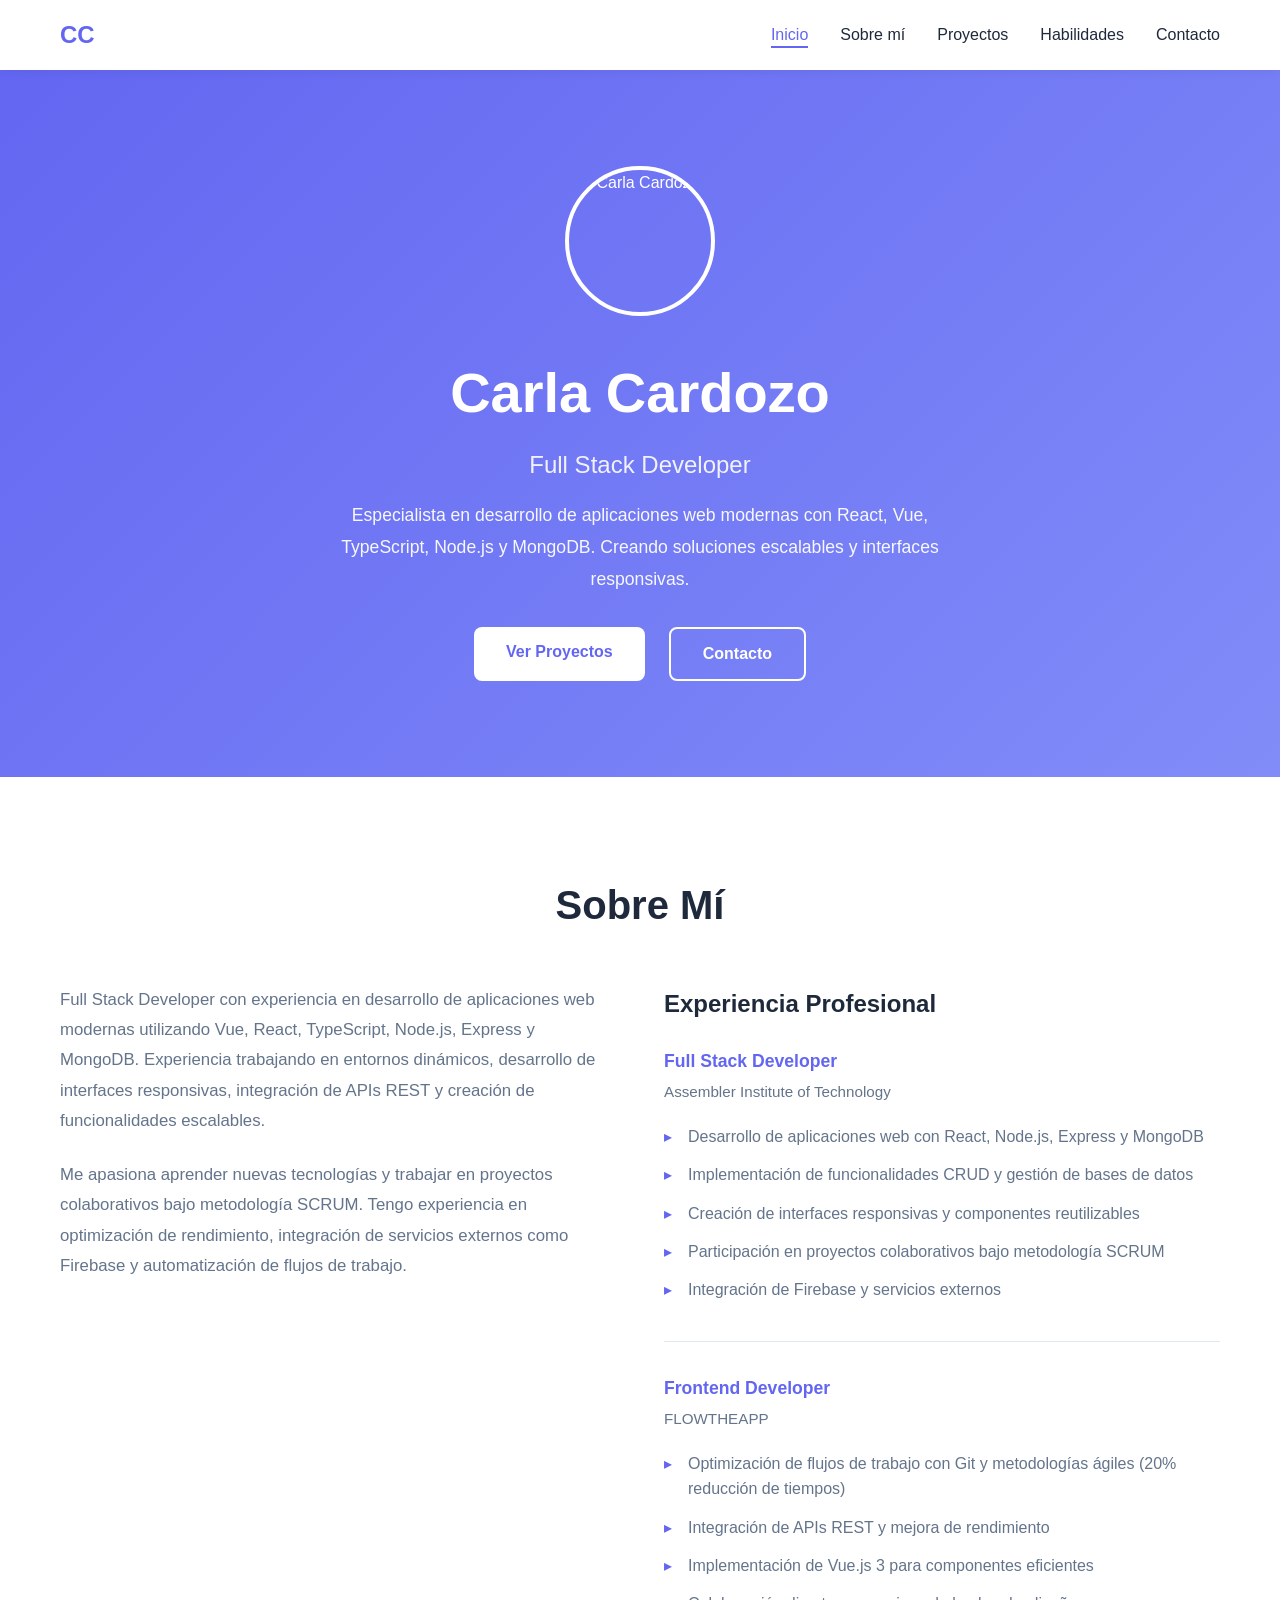
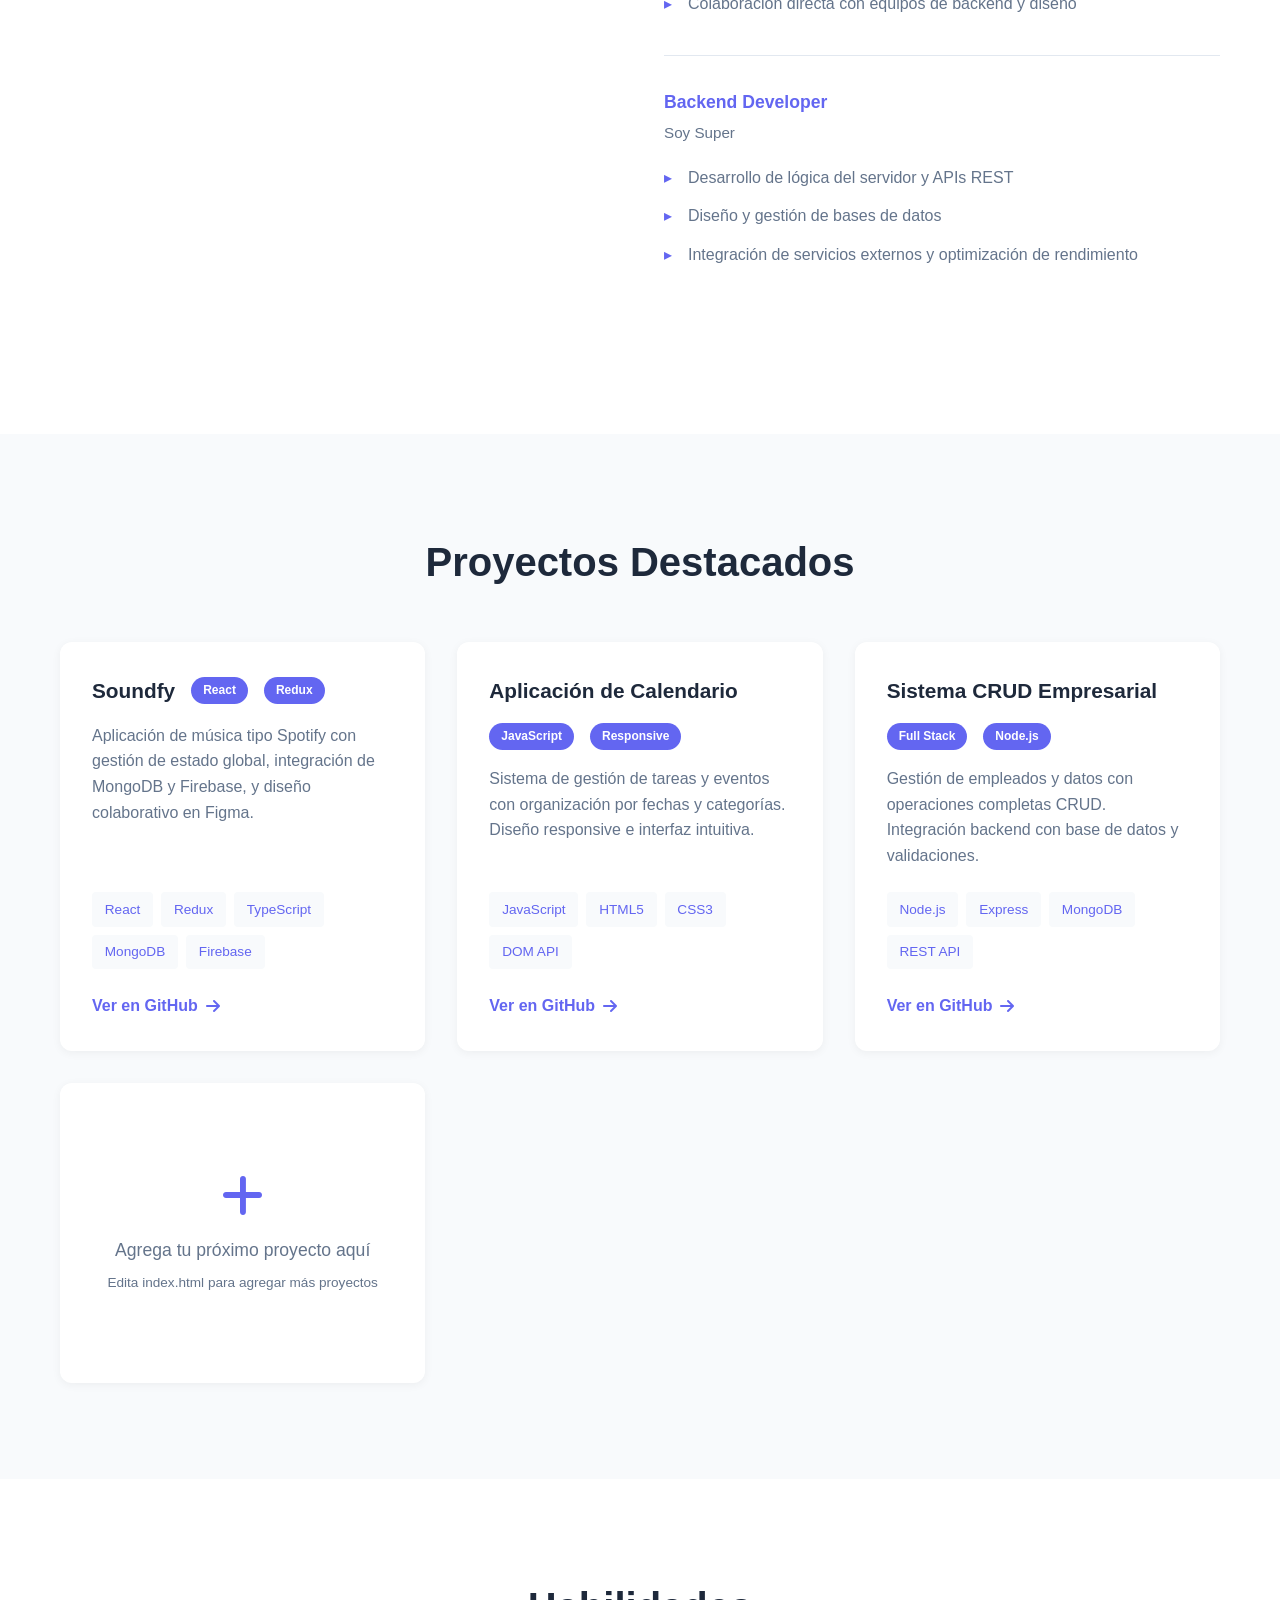
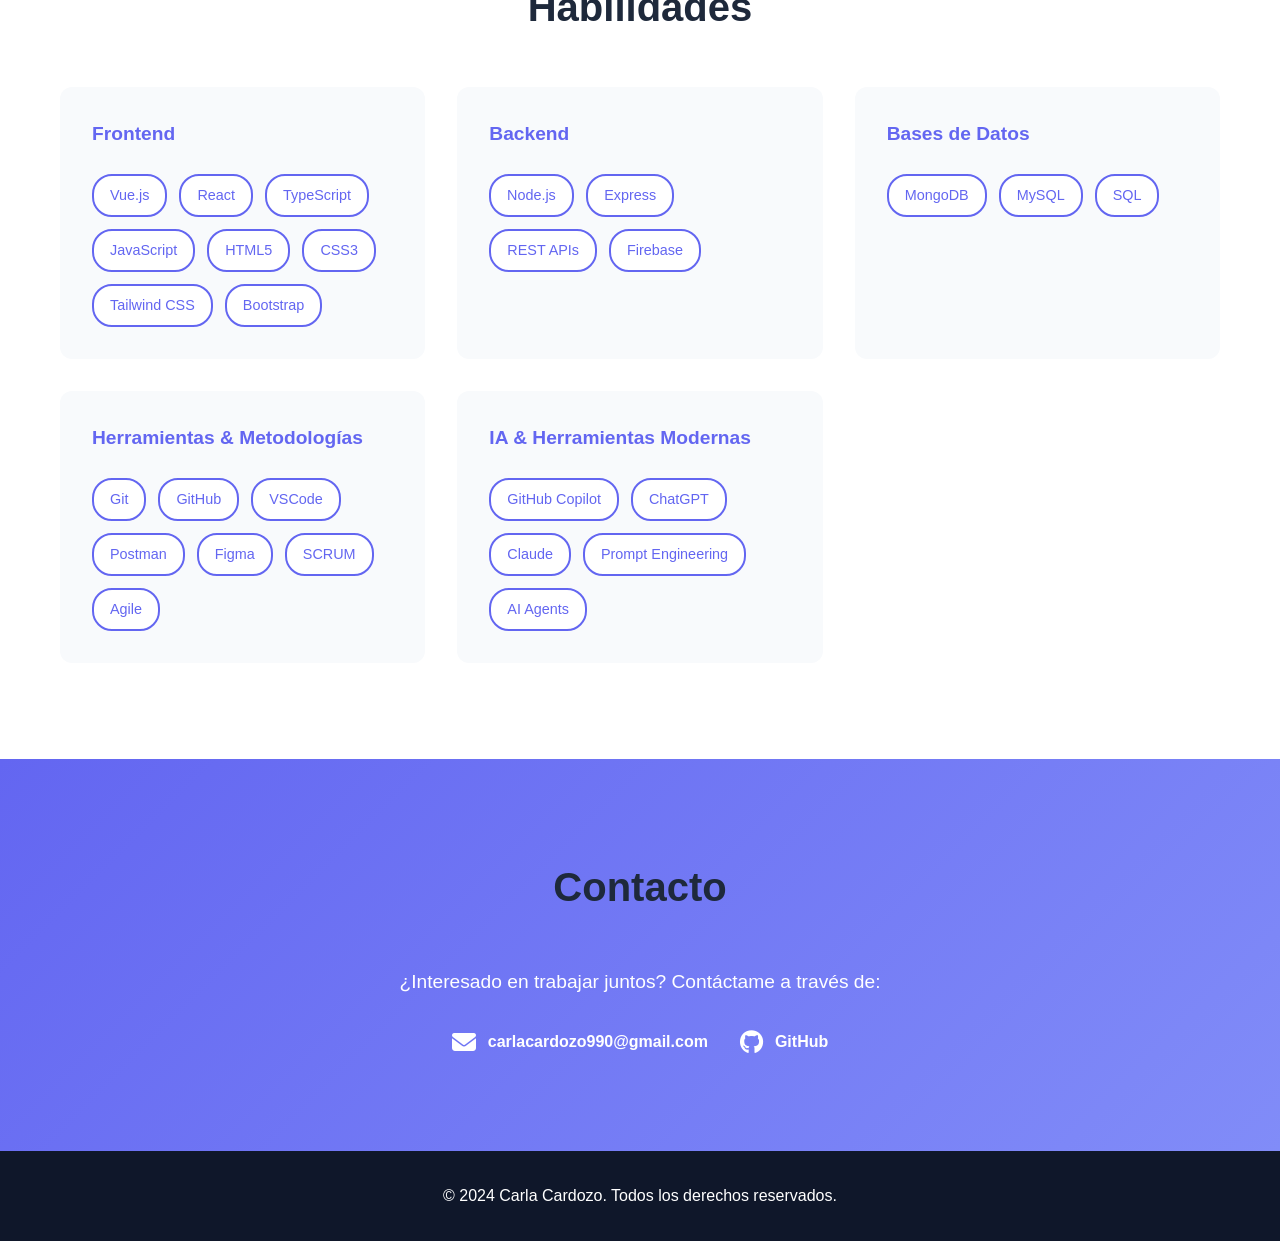
==== index.html @ 3587f7da "Initial portfolio setup with HTML, CSS and JavaScript" ====
<!DOCTYPE html>
<html lang="es">
<head>
    <meta charset="UTF-8">
    <meta name="viewport" content="width=device-width, initial-scale=1.0">
    <title>Carla Cardozo - Full Stack Developer</title>
    <link rel="stylesheet" href="styles.css">
    <link rel="stylesheet" href="https://cdnjs.cloudflare.com/ajax/libs/font-awesome/6.4.0/css/all.min.css">
</head>
<body>
    <!-- Navigation -->
    <nav class="navbar">
        <div class="container">
            <div class="nav-brand">CC</div>
            <ul class="nav-menu">
                <li><a href="#home" class="nav-link">Inicio</a></li>
                <li><a href="#about" class="nav-link">Sobre mí</a></li>
                <li><a href="#projects" class="nav-link">Proyectos</a></li>
                <li><a href="#skills" class="nav-link">Habilidades</a></li>
                <li><a href="#contact" class="nav-link">Contacto</a></li>
            </ul>
        </div>
    </nav>

    <!-- Hero Section -->
    <section id="home" class="hero">
        <div class="container">
            <div class="hero-content">
                <img src="https://github.com/cicu90.png" alt="Carla Cardozo" class="hero-avatar">
                <h1 class="hero-title">Carla Cardozo</h1>
                <p class="hero-subtitle">Full Stack Developer</p>
                <p class="hero-description">
                    Especialista en desarrollo de aplicaciones web modernas con React, Vue, TypeScript, Node.js y MongoDB. 
                    Creando soluciones escalables y interfaces responsivas.
                </p>
                <div class="hero-buttons">
                    <a href="#projects" class="btn btn-primary">Ver Proyectos</a>
                    <a href="#contact" class="btn btn-secondary">Contacto</a>
                </div>
            </div>
        </div>
    </section>

    <!-- About Section -->
    <section id="about" class="about">
        <div class="container">
            <h2 class="section-title">Sobre Mí</h2>
            <div class="about-content">
                <div class="about-text">
                    <p>
                        Full Stack Developer con experiencia en desarrollo de aplicaciones web modernas utilizando Vue, React, 
                        TypeScript, Node.js, Express y MongoDB. Experiencia trabajando en entornos dinámicos, desarrollo de 
                        interfaces responsivas, integración de APIs REST y creación de funcionalidades escalables.
                    </p>
                    <p>
                        Me apasiona aprender nuevas tecnologías y trabajar en proyectos colaborativos bajo metodología SCRUM. 
                        Tengo experiencia en optimización de rendimiento, integración de servicios externos como Firebase y 
                        automatización de flujos de trabajo.
                    </p>
                </div>
                <div class="about-experience">
                    <h3>Experiencia Profesional</h3>
                    <div class="experience-item">
                        <h4>Full Stack Developer</h4>
                        <p class="company">Assembler Institute of Technology</p>
                        <ul>
                            <li>Desarrollo de aplicaciones web con React, Node.js, Express y MongoDB</li>
                            <li>Implementación de funcionalidades CRUD y gestión de bases de datos</li>
                            <li>Creación de interfaces responsivas y componentes reutilizables</li>
                            <li>Participación en proyectos colaborativos bajo metodología SCRUM</li>
                            <li>Integración de Firebase y servicios externos</li>
                        </ul>
                    </div>
                    <div class="experience-item">
                        <h4>Frontend Developer</h4>
                        <p class="company">FLOWTHEAPP</p>
                        <ul>
                            <li>Optimización de flujos de trabajo con Git y metodologías ágiles (20% reducción de tiempos)</li>
                            <li>Integración de APIs REST y mejora de rendimiento</li>
                            <li>Implementación de Vue.js 3 para componentes eficientes</li>
                            <li>Colaboración directa con equipos de backend y diseño</li>
                        </ul>
                    </div>
                    <div class="experience-item">
                        <h4>Backend Developer</h4>
                        <p class="company">Soy Super</p>
                        <ul>
                            <li>Desarrollo de lógica del servidor y APIs REST</li>
                            <li>Diseño y gestión de bases de datos</li>
                            <li>Integración de servicios externos y optimización de rendimiento</li>
                        </ul>
                    </div>
                </div>
            </div>
        </div>
    </section>

    <!-- Projects Section -->
    <section id="projects" class="projects">
        <div class="container">
            <h2 class="section-title">Proyectos Destacados</h2>
            <div class="projects-grid">
                <!-- Project 1: Soundfy -->
                <div class="project-card">
                    <div class="project-header">
                        <h3>Soundfy</h3>
                        <span class="tech-badge">React</span>
                        <span class="tech-badge">Redux</span>
                    </div>
                    <p class="project-description">
                        Aplicación de música tipo Spotify con gestión de estado global, integración de MongoDB y Firebase, 
                        y diseño colaborativo en Figma.
                    </p>
                    <div class="project-tech">
                        <span>React</span>
                        <span>Redux</span>
                        <span>TypeScript</span>
                        <span>MongoDB</span>
                        <span>Firebase</span>
                    </div>
                    <a href="https://github.com/cicu90/codeforce-soundfy-music-app" target="_blank" class="project-link">
                        Ver en GitHub <i class="fas fa-arrow-right"></i>
                    </a>
                </div>

                <!-- Project 2: Calendario -->
                <div class="project-card">
                    <div class="project-header">
                        <h3>Aplicación de Calendario</h3>
                        <span class="tech-badge">JavaScript</span>
                        <span class="tech-badge">Responsive</span>
                    </div>
                    <p class="project-description">
                        Sistema de gestión de tareas y eventos con organización por fechas y categorías. 
                        Diseño responsive e interfaz intuitiva.
                    </p>
                    <div class="project-tech">
                        <span>JavaScript</span>
                        <span>HTML5</span>
                        <span>CSS3</span>
                        <span>DOM API</span>
                    </div>
                    <a href="https://github.com/cicu90/calendar" target="_blank" class="project-link">
                        Ver en GitHub <i class="fas fa-arrow-right"></i>
                    </a>
                </div>

                <!-- Project 3: CRUD Empresarial -->
                <div class="project-card">
                    <div class="project-header">
                        <h3>Sistema CRUD Empresarial</h3>
                        <span class="tech-badge">Full Stack</span>
                        <span class="tech-badge">Node.js</span>
                    </div>
                    <p class="project-description">
                        Gestión de empleados y datos con operaciones completas CRUD. 
                        Integración backend con base de datos y validaciones.
                    </p>
                    <div class="project-tech">
                        <span>Node.js</span>
                        <span>Express</span>
                        <span>MongoDB</span>
                        <span>REST API</span>
                    </div>
                    <a href="https://github.com/cicu90/Node.js-Web-eCommerce" target="_blank" class="project-link">
                        Ver en GitHub <i class="fas fa-arrow-right"></i>
                    </a>
                </div>

                <!-- Project 4: Agregar tu proyecto en progreso -->
                <div class="project-card add-project">
                    <div class="add-project-placeholder">
                        <i class="fas fa-plus"></i>
                        <p>Agrega tu próximo proyecto aquí</p>
                        <small>Edita index.html para agregar más proyectos</small>
                    </div>
                </div>
            </div>
        </div>
    </section>

    <!-- Skills Section -->
    <section id="skills" class="skills">
        <div class="container">
            <h2 class="section-title">Habilidades</h2>
            <div class="skills-grid">
                <div class="skill-category">
                    <h3>Frontend</h3>
                    <div class="skill-tags">
                        <span class="skill-tag">Vue.js</span>
                        <span class="skill-tag">React</span>
                        <span class="skill-tag">TypeScript</span>
                        <span class="skill-tag">JavaScript</span>
                        <span class="skill-tag">HTML5</span>
                        <span class="skill-tag">CSS3</span>
                        <span class="skill-tag">Tailwind CSS</span>
                        <span class="skill-tag">Bootstrap</span>
                    </div>
                </div>

                <div class="skill-category">
                    <h3>Backend</h3>
                    <div class="skill-tags">
                        <span class="skill-tag">Node.js</span>
                        <span class="skill-tag">Express</span>
                        <span class="skill-tag">REST APIs</span>
                        <span class="skill-tag">Firebase</span>
                    </div>
                </div>

                <div class="skill-category">
                    <h3>Bases de Datos</h3>
                    <div class="skill-tags">
                        <span class="skill-tag">MongoDB</span>
                        <span class="skill-tag">MySQL</span>
                        <span class="skill-tag">SQL</span>
                    </div>
                </div>

                <div class="skill-category">
                    <h3>Herramientas & Metodologías</h3>
                    <div class="skill-tags">
                        <span class="skill-tag">Git</span>
                        <span class="skill-tag">GitHub</span>
                        <span class="skill-tag">VSCode</span>
                        <span class="skill-tag">Postman</span>
                        <span class="skill-tag">Figma</span>
                        <span class="skill-tag">SCRUM</span>
                        <span class="skill-tag">Agile</span>
                    </div>
                </div>

                <div class="skill-category">
                    <h3>IA & Herramientas Modernas</h3>
                    <div class="skill-tags">
                        <span class="skill-tag">GitHub Copilot</span>
                        <span class="skill-tag">ChatGPT</span>
                        <span class="skill-tag">Claude</span>
                        <span class="skill-tag">Prompt Engineering</span>
                        <span class="skill-tag">AI Agents</span>
                    </div>
                </div>
            </div>
        </div>
    </section>

    <!-- Contact Section -->
    <section id="contact" class="contact">
        <div class="container">
            <h2 class="section-title">Contacto</h2>
            <div class="contact-content">
                <p>¿Interesado en trabajar juntos? Contáctame a través de:</p>
                <div class="contact-links">
                    <a href="mailto:carlacardozo990@gmail.com" class="contact-link">
                        <i class="fas fa-envelope"></i>
                        <span>carlacardozo990@gmail.com</span>
                    </a>
                    <a href="https://github.com/cicu90" target="_blank" class="contact-link">
                        <i class="fab fa-github"></i>
                        <span>GitHub</span>
                    </a>
                    <!-- DESCOMENTAR Y AGREGAR TU LINKEDIN -->
                    <!-- <a href="https://linkedin.com/in/tu-usuario" target="_blank" class="contact-link">
                        <i class="fab fa-linkedin"></i>
                        <span>LinkedIn</span>
                    </a> -->
                </div>
            </div>
        </div>
    </section>

    <!-- Footer -->
    <footer class="footer">
        <div class="container">
            <p>&copy; 2024 Carla Cardozo. Todos los derechos reservados.</p>
        </div>
    </footer>

    <script src="script.js"></script>
</body>
</html>
---- styles.css ----
:root {
  --primary-color: #6366f1;
  --secondary-color: #818cf8;
  --dark-bg: #0f172a;
  --light-bg: #f8fafc;
  --card-bg: #ffffff;
  --text-dark: #1e293b;
  --text-light: #64748b;
  --border-color: #e2e8f0;
  --transition: all 0.3s ease;
}

* {
  margin: 0;
  padding: 0;
  box-sizing: border-box;
}

html {
  scroll-behavior: smooth;
}

body {
  font-family: -apple-system, BlinkMacSystemFont, 'Segoe UI', Roboto, 'Helvetica Neue', Arial, sans-serif;
  color: var(--text-dark);
  background-color: var(--light-bg);
  line-height: 1.6;
}

.container {
  max-width: 1200px;
  margin: 0 auto;
  padding: 0 20px;
}

/* Navbar */
.navbar {
  position: sticky;
  top: 0;
  background: white;
  box-shadow: 0 2px 10px rgba(0, 0, 0, 0.05);
  z-index: 100;
}

.navbar .container {
  display: flex;
  justify-content: space-between;
  align-items: center;
  padding: 1rem 20px;
}

.nav-brand {
  font-size: 1.5rem;
  font-weight: 700;
  color: var(--primary-color);
}

.nav-menu {
  display: flex;
  list-style: none;
  gap: 2rem;
}

.nav-link {
  text-decoration: none;
  color: var(--text-dark);
  font-weight: 500;
  transition: var(--transition);
  position: relative;
}

.nav-link:hover {
  color: var(--primary-color);
}

.nav-link::after {
  content: '';
  position: absolute;
  bottom: -5px;
  left: 0;
  width: 0;
  height: 2px;
  background-color: var(--primary-color);
  transition: var(--transition);
}

.nav-link:hover::after {
  width: 100%;
}

/* Hero Section */
.hero {
  padding: 6rem 0;
  background: linear-gradient(135deg, #6366f1 0%, #818cf8 100%);
  color: white;
}

.hero-content {
  display: flex;
  flex-direction: column;
  align-items: center;
  text-align: center;
}

.hero-avatar {
  width: 150px;
  height: 150px;
  border-radius: 50%;
  border: 4px solid white;
  margin-bottom: 2rem;
  object-fit: cover;
}

.hero-title {
  font-size: 3.5rem;
  font-weight: 700;
  margin-bottom: 0.5rem;
}

.hero-subtitle {
  font-size: 1.5rem;
  font-weight: 500;
  margin-bottom: 1rem;
  opacity: 0.9;
}

.hero-description {
  font-size: 1.1rem;
  max-width: 600px;
  margin-bottom: 2rem;
  line-height: 1.8;
  opacity: 0.95;
}

.hero-buttons {
  display: flex;
  gap: 1.5rem;
  flex-wrap: wrap;
  justify-content: center;
}

/* Buttons */
.btn {
  padding: 0.75rem 2rem;
  border-radius: 0.5rem;
  text-decoration: none;
  font-weight: 600;
  transition: var(--transition);
  cursor: pointer;
  border: none;
  font-size: 1rem;
}

.btn-primary {
  background-color: white;
  color: var(--primary-color);
}

.btn-primary:hover {
  transform: translateY(-2px);
  box-shadow: 0 10px 20px rgba(0, 0, 0, 0.1);
}

.btn-secondary {
  background-color: transparent;
  color: white;
  border: 2px solid white;
}

.btn-secondary:hover {
  background-color: rgba(255, 255, 255, 0.1);
}

/* Section Title */
.section-title {
  font-size: 2.5rem;
  font-weight: 700;
  text-align: center;
  margin-bottom: 3rem;
  color: var(--text-dark);
}

/* About Section */
.about {
  padding: 6rem 0;
  background-color: white;
}

.about-content {
  display: grid;
  grid-template-columns: 1fr 1fr;
  gap: 3rem;
}

.about-text p {
  margin-bottom: 1.5rem;
  color: var(--text-light);
  font-size: 1.05rem;
  line-height: 1.8;
}

.about-experience h3 {
  font-size: 1.5rem;
  margin-bottom: 1.5rem;
  color: var(--text-dark);
}

.experience-item {
  margin-bottom: 2rem;
  padding-bottom: 2rem;
  border-bottom: 1px solid var(--border-color);
}

.experience-item:last-child {
  border-bottom: none;
}

.experience-item h4 {
  font-size: 1.1rem;
  color: var(--primary-color);
  margin-bottom: 0.3rem;
}

.company {
  color: var(--text-light);
  font-size: 0.95rem;
  margin-bottom: 0.8rem;
}

.experience-item ul {
  list-style: none;
  padding-left: 0;
}

.experience-item li {
  color: var(--text-light);
  padding: 0.4rem 0;
  padding-left: 1.5rem;
  position: relative;
}

.experience-item li::before {
  content: '▸';
  position: absolute;
  left: 0;
  color: var(--primary-color);
}

/* Projects Section */
.projects {
  padding: 6rem 0;
  background-color: var(--light-bg);
}

.projects-grid {
  display: grid;
  grid-template-columns: repeat(auto-fit, minmax(300px, 1fr));
  gap: 2rem;
}

.project-card {
  background-color: white;
  border-radius: 0.75rem;
  padding: 2rem;
  box-shadow: 0 2px 10px rgba(0, 0, 0, 0.05);
  transition: var(--transition);
  display: flex;
  flex-direction: column;
}

.project-card:hover {
  transform: translateY(-5px);
  box-shadow: 0 10px 30px rgba(0, 0, 0, 0.1);
}

.project-header {
  display: flex;
  align-items: center;
  gap: 1rem;
  margin-bottom: 1rem;
  flex-wrap: wrap;
}

.project-header h3 {
  font-size: 1.3rem;
  color: var(--text-dark);
  margin: 0;
}

.tech-badge {
  background-color: var(--primary-color);
  color: white;
  padding: 0.25rem 0.75rem;
  border-radius: 20px;
  font-size: 0.75rem;
  font-weight: 600;
}

.project-description {
  color: var(--text-light);
  margin-bottom: 1.5rem;
  flex-grow: 1;
}

.project-tech {
  display: flex;
  flex-wrap: wrap;
  gap: 0.5rem;
  margin-bottom: 1.5rem;
}

.project-tech span {
  background-color: var(--light-bg);
  color: var(--primary-color);
  padding: 0.4rem 0.8rem;
  border-radius: 0.25rem;
  font-size: 0.85rem;
  font-weight: 500;
}

.project-link {
  color: var(--primary-color);
  text-decoration: none;
  font-weight: 600;
  display: inline-flex;
  align-items: center;
  gap: 0.5rem;
  transition: var(--transition);
}

.project-link:hover {
  gap: 1rem;
}

/* Add Project Placeholder */
.add-project {
  display: flex;
  align-items: center;
  justify-content: center;
  min-height: 300px;
}

.add-project-placeholder {
  text-align: center;
  color: var(--text-light);
}

.add-project-placeholder i {
  font-size: 3rem;
  color: var(--primary-color);
  margin-bottom: 1rem;
  display: block;
}

.add-project-placeholder p {
  font-size: 1.1rem;
  margin-bottom: 0.5rem;
}

.add-project-placeholder small {
  display: block;
  font-size: 0.85rem;
}

/* Skills Section */
.skills {
  padding: 6rem 0;
  background-color: white;
}

.skills-grid {
  display: grid;
  grid-template-columns: repeat(auto-fit, minmax(300px, 1fr));
  gap: 2rem;
}

.skill-category {
  background-color: var(--light-bg);
  padding: 2rem;
  border-radius: 0.75rem;
}

.skill-category h3 {
  color: var(--primary-color);
  margin-bottom: 1.5rem;
  font-size: 1.2rem;
}

.skill-tags {
  display: flex;
  flex-wrap: wrap;
  gap: 0.75rem;
}

.skill-tag {
  background-color: white;
  border: 2px solid var(--primary-color);
  color: var(--primary-color);
  padding: 0.5rem 1rem;
  border-radius: 20px;
  font-size: 0.9rem;
  font-weight: 500;
  transition: var(--transition);
}

.skill-tag:hover {
  background-color: var(--primary-color);
  color: white;
}

/* Contact Section */
.contact {
  padding: 6rem 0;
  background: linear-gradient(135deg, #6366f1 0%, #818cf8 100%);
  color: white;
  text-align: center;
}

.contact-content p {
  font-size: 1.2rem;
  margin-bottom: 2rem;
}

.contact-links {
  display: flex;
  justify-content: center;
  gap: 2rem;
  flex-wrap: wrap;
}

.contact-link {
  display: flex;
  align-items: center;
  gap: 0.75rem;
  color: white;
  text-decoration: none;
  font-weight: 600;
  transition: var(--transition);
}

.contact-link:hover {
  gap: 1.5rem;
}

.contact-link i {
  font-size: 1.5rem;
}

/* Footer */
.footer {
  background-color: var(--dark-bg);
  color: white;
  text-align: center;
  padding: 2rem 0;
}

/* Responsive Design */
@media (max-width: 768px) {
  .hero-title {
    font-size: 2.5rem;
  }

  .hero-subtitle {
    font-size: 1.2rem;
  }

  .section-title {
    font-size: 2rem;
  }

  .about-content {
    grid-template-columns: 1fr;
  }

  .nav-menu {
    gap: 1rem;
    font-size: 0.9rem;
  }

  .hero-buttons {
    flex-direction: column;
    align-items: center;
  }

  .contact-links {
    flex-direction: column;
    gap: 1rem;
  }

  .hero-avatar {
    width: 120px;
    height: 120px;
  }
}

@media (max-width: 480px) {
  .hero-title {
    font-size: 2rem;
  }

  .section-title {
    font-size: 1.5rem;
  }

  .nav-menu {
    gap: 0.5rem;
    font-size: 0.8rem;
  }

  .projects-grid,
  .skills-grid {
    grid-template-columns: 1fr;
  }
}
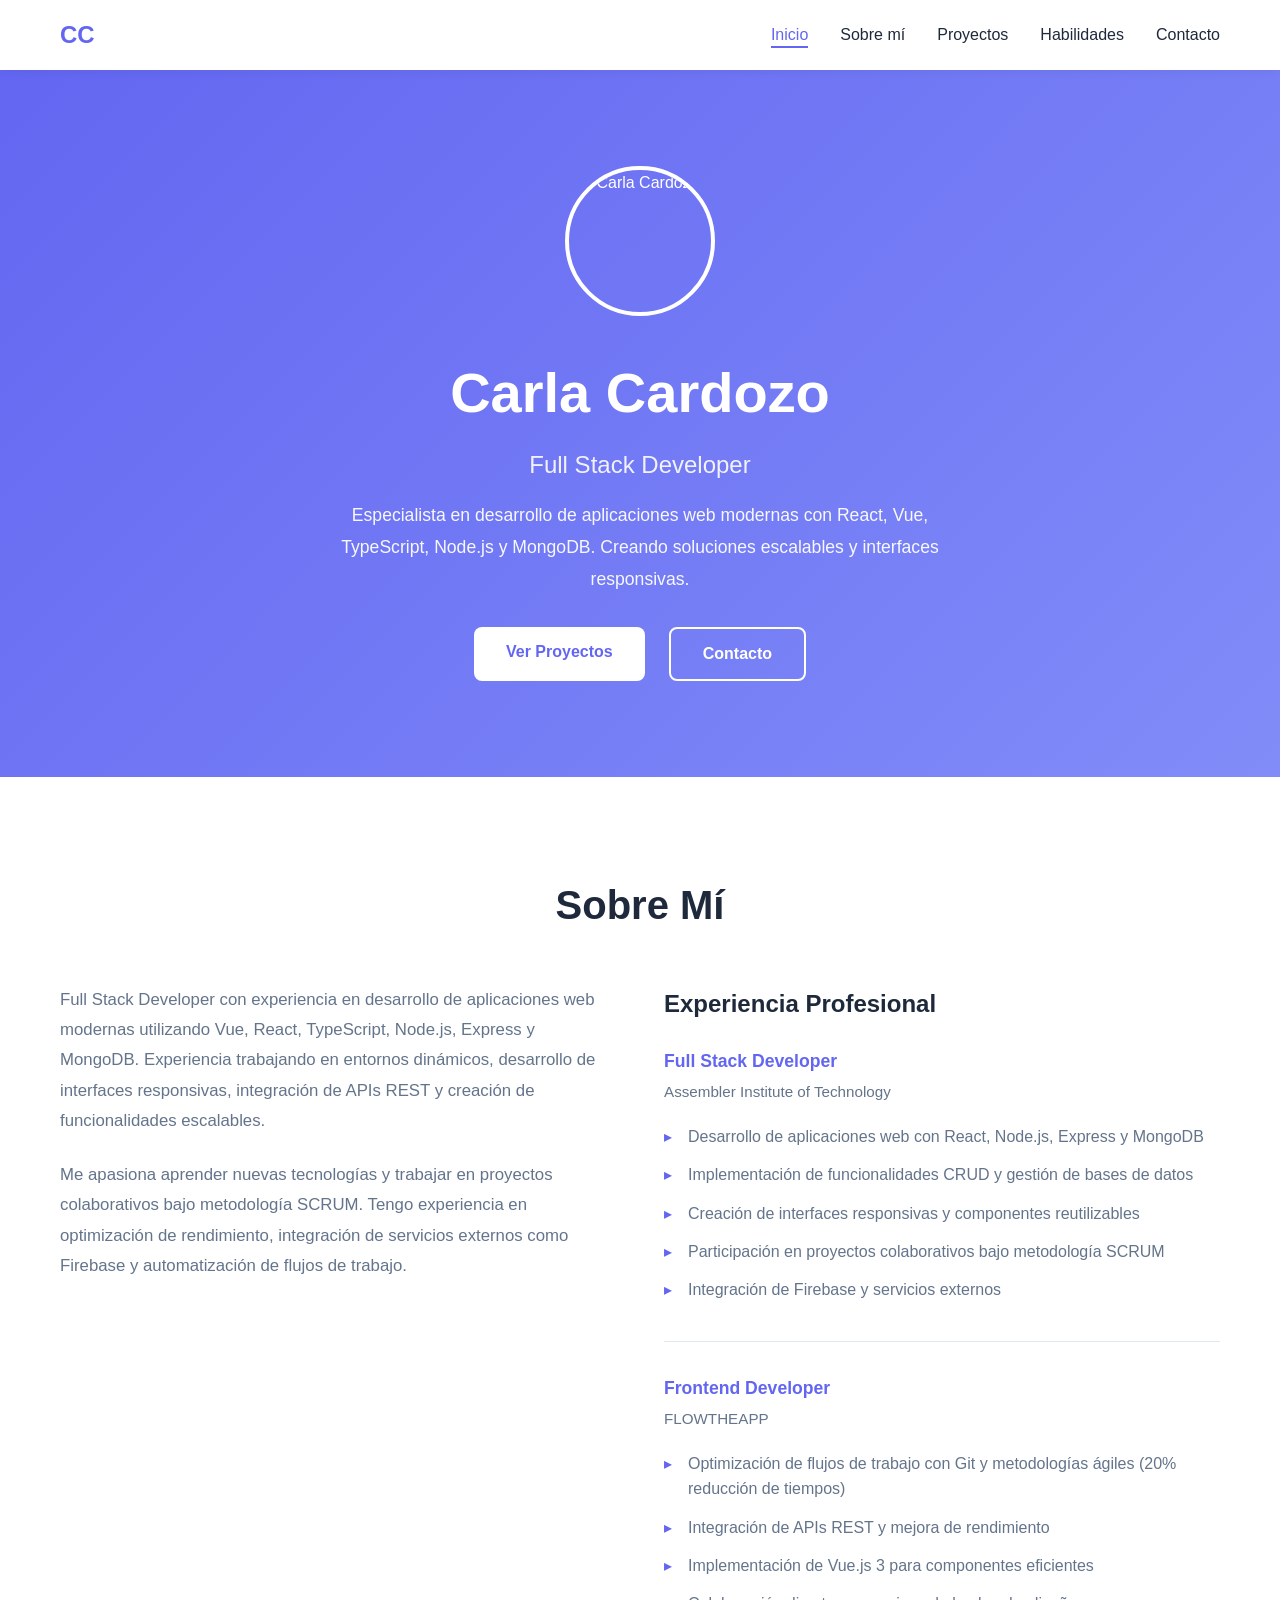
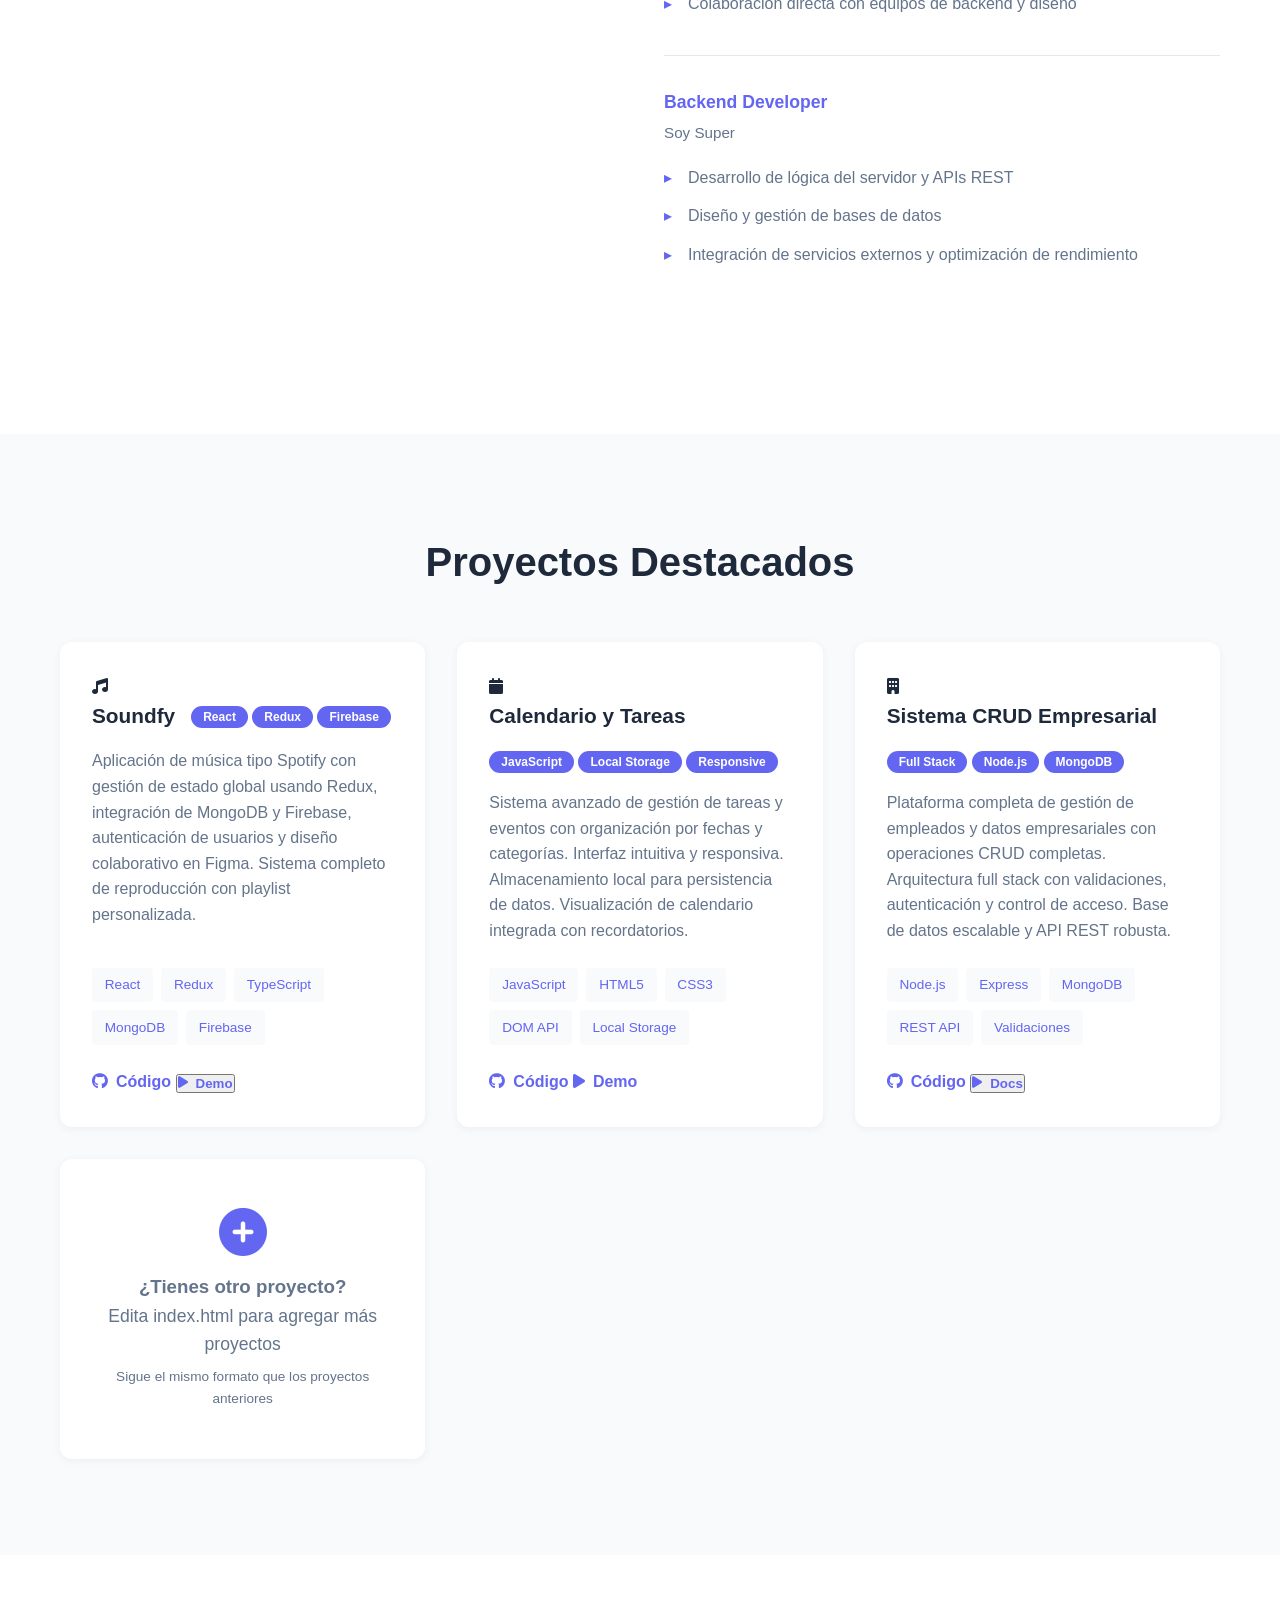
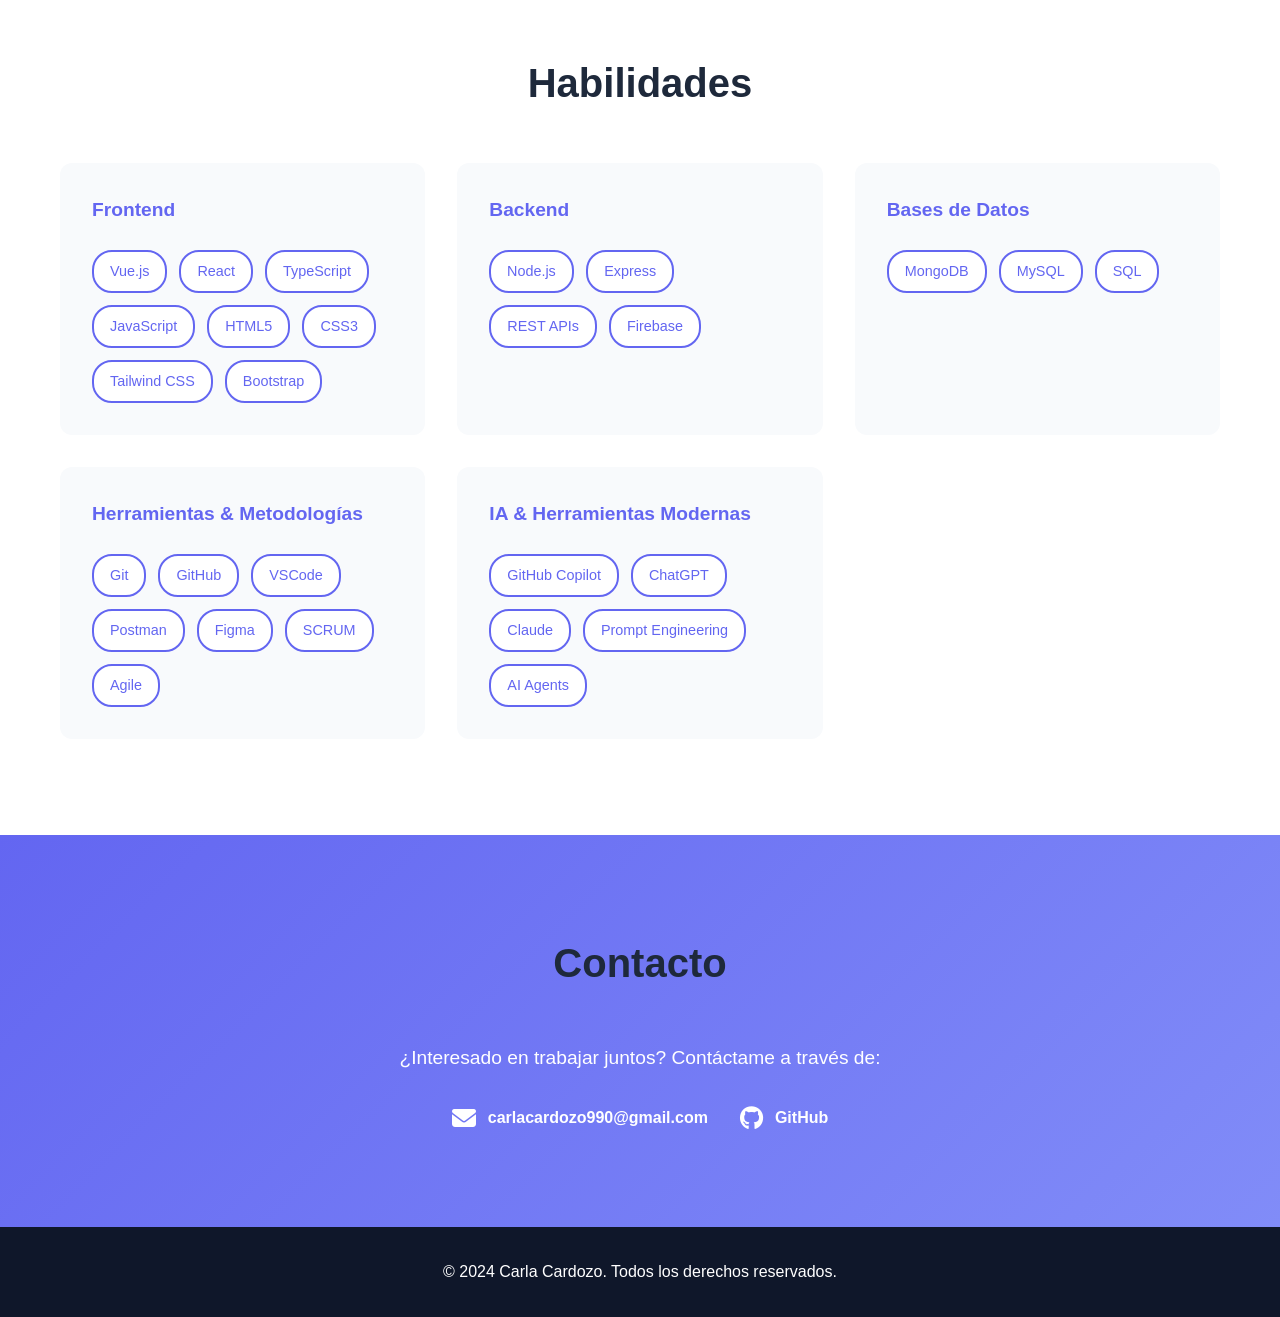
==== commit 0424ade5: "Update projects section with larger cards and demo buttons" ====
--- a/index.html
+++ b/index.html
@@ -102,14 +102,20 @@
             <div class="projects-grid">
                 <!-- Project 1: Soundfy -->
                 <div class="project-card">
+                    <div class="project-icon">
+                        <i class="fas fa-music"></i>
+                    </div>
                     <div class="project-header">
                         <h3>Soundfy</h3>
-                        <span class="tech-badge">React</span>
-                        <span class="tech-badge">Redux</span>
+                        <div class="project-badges">
+                            <span class="tech-badge">React</span>
+                            <span class="tech-badge">Redux</span>
+                            <span class="tech-badge">Firebase</span>
+                        </div>
                     </div>
                     <p class="project-description">
-                        Aplicación de música tipo Spotify con gestión de estado global, integración de MongoDB y Firebase, 
-                        y diseño colaborativo en Figma.
+                        Aplicación de música tipo Spotify con gestión de estado global usando Redux, integración de MongoDB y Firebase, 
+                        autenticación de usuarios y diseño colaborativo en Figma. Sistema completo de reproducción con playlist personalizada.
                     </p>
                     <div class="project-tech">
                         <span>React</span>
@@ -118,61 +124,93 @@
                         <span>MongoDB</span>
                         <span>Firebase</span>
                     </div>
-                    <a href="https://github.com/cicu90/codeforce-soundfy-music-app" target="_blank" class="project-link">
-                        Ver en GitHub <i class="fas fa-arrow-right"></i>
-                    </a>
+                    <div class="project-actions">
+                        <a href="https://github.com/cicu90/codeforce-soundfy-music-app" target="_blank" class="project-link">
+                            <i class="fab fa-github"></i> Código
+                        </a>
+                        <button class="project-link demo-btn" onclick="alert('Demo en desarrollo. Accede al repositorio para más detalles.')">
+                            <i class="fas fa-play"></i> Demo
+                        </button>
+                    </div>
                 </div>
 
                 <!-- Project 2: Calendario -->
                 <div class="project-card">
+                    <div class="project-icon">
+                        <i class="fas fa-calendar"></i>
+                    </div>
                     <div class="project-header">
-                        <h3>Aplicación de Calendario</h3>
-                        <span class="tech-badge">JavaScript</span>
-                        <span class="tech-badge">Responsive</span>
+                        <h3>Calendario y Tareas</h3>
+                        <div class="project-badges">
+                            <span class="tech-badge">JavaScript</span>
+                            <span class="tech-badge">Local Storage</span>
+                            <span class="tech-badge">Responsive</span>
+                        </div>
                     </div>
                     <p class="project-description">
-                        Sistema de gestión de tareas y eventos con organización por fechas y categorías. 
-                        Diseño responsive e interfaz intuitiva.
+                        Sistema avanzado de gestión de tareas y eventos con organización por fechas y categorías. 
+                        Interfaz intuitiva y responsiva. Almacenamiento local para persistencia de datos.
+                        Visualización de calendario integrada con recordatorios.
                     </p>
                     <div class="project-tech">
                         <span>JavaScript</span>
                         <span>HTML5</span>
                         <span>CSS3</span>
                         <span>DOM API</span>
-                    </div>
-                    <a href="https://github.com/cicu90/calendar" target="_blank" class="project-link">
-                        Ver en GitHub <i class="fas fa-arrow-right"></i>
-                    </a>
+                        <span>Local Storage</span>
+                    </div>
+                    <div class="project-actions">
+                        <a href="https://github.com/cicu90/calendar" target="_blank" class="project-link">
+                            <i class="fab fa-github"></i> Código
+                        </a>
+                        <a href="projects/todo-app/" class="project-link demo-btn">
+                            <i class="fas fa-play"></i> Demo
+                        </a>
+                    </div>
                 </div>
 
                 <!-- Project 3: CRUD Empresarial -->
                 <div class="project-card">
+                    <div class="project-icon">
+                        <i class="fas fa-building"></i>
+                    </div>
                     <div class="project-header">
                         <h3>Sistema CRUD Empresarial</h3>
-                        <span class="tech-badge">Full Stack</span>
-                        <span class="tech-badge">Node.js</span>
+                        <div class="project-badges">
+                            <span class="tech-badge">Full Stack</span>
+                            <span class="tech-badge">Node.js</span>
+                            <span class="tech-badge">MongoDB</span>
+                        </div>
                     </div>
                     <p class="project-description">
-                        Gestión de empleados y datos con operaciones completas CRUD. 
-                        Integración backend con base de datos y validaciones.
+                        Plataforma completa de gestión de empleados y datos empresariales con operaciones CRUD completas. 
+                        Arquitectura full stack con validaciones, autenticación y control de acceso.
+                        Base de datos escalable y API REST robusta.
                     </p>
                     <div class="project-tech">
                         <span>Node.js</span>
                         <span>Express</span>
                         <span>MongoDB</span>
                         <span>REST API</span>
-                    </div>
-                    <a href="https://github.com/cicu90/Node.js-Web-eCommerce" target="_blank" class="project-link">
-                        Ver en GitHub <i class="fas fa-arrow-right"></i>
-                    </a>
-                </div>
-
-                <!-- Project 4: Agregar tu proyecto en progreso -->
+                        <span>Validaciones</span>
+                    </div>
+                    <div class="project-actions">
+                        <a href="https://github.com/cicu90/Node.js-Web-eCommerce" target="_blank" class="project-link">
+                            <i class="fab fa-github"></i> Código
+                        </a>
+                        <button class="project-link demo-btn" onclick="alert('Backend API. Accede al repositorio para documentación completa.')">
+                            <i class="fas fa-play"></i> Docs
+                        </button>
+                    </div>
+                </div>
+
+                <!-- Project 4: Tu próximo proyecto -->
                 <div class="project-card add-project">
                     <div class="add-project-placeholder">
-                        <i class="fas fa-plus"></i>
-                        <p>Agrega tu próximo proyecto aquí</p>
-                        <small>Edita index.html para agregar más proyectos</small>
+                        <i class="fas fa-plus-circle"></i>
+                        <h3>¿Tienes otro proyecto?</h3>
+                        <p>Edita index.html para agregar más proyectos</p>
+                        <small>Sigue el mismo formato que los proyectos anteriores</small>
                     </div>
                 </div>
             </div>
@@ -278,4 +316,4 @@
 
     <script src="script.js"></script>
 </body>
-</html>+</html>
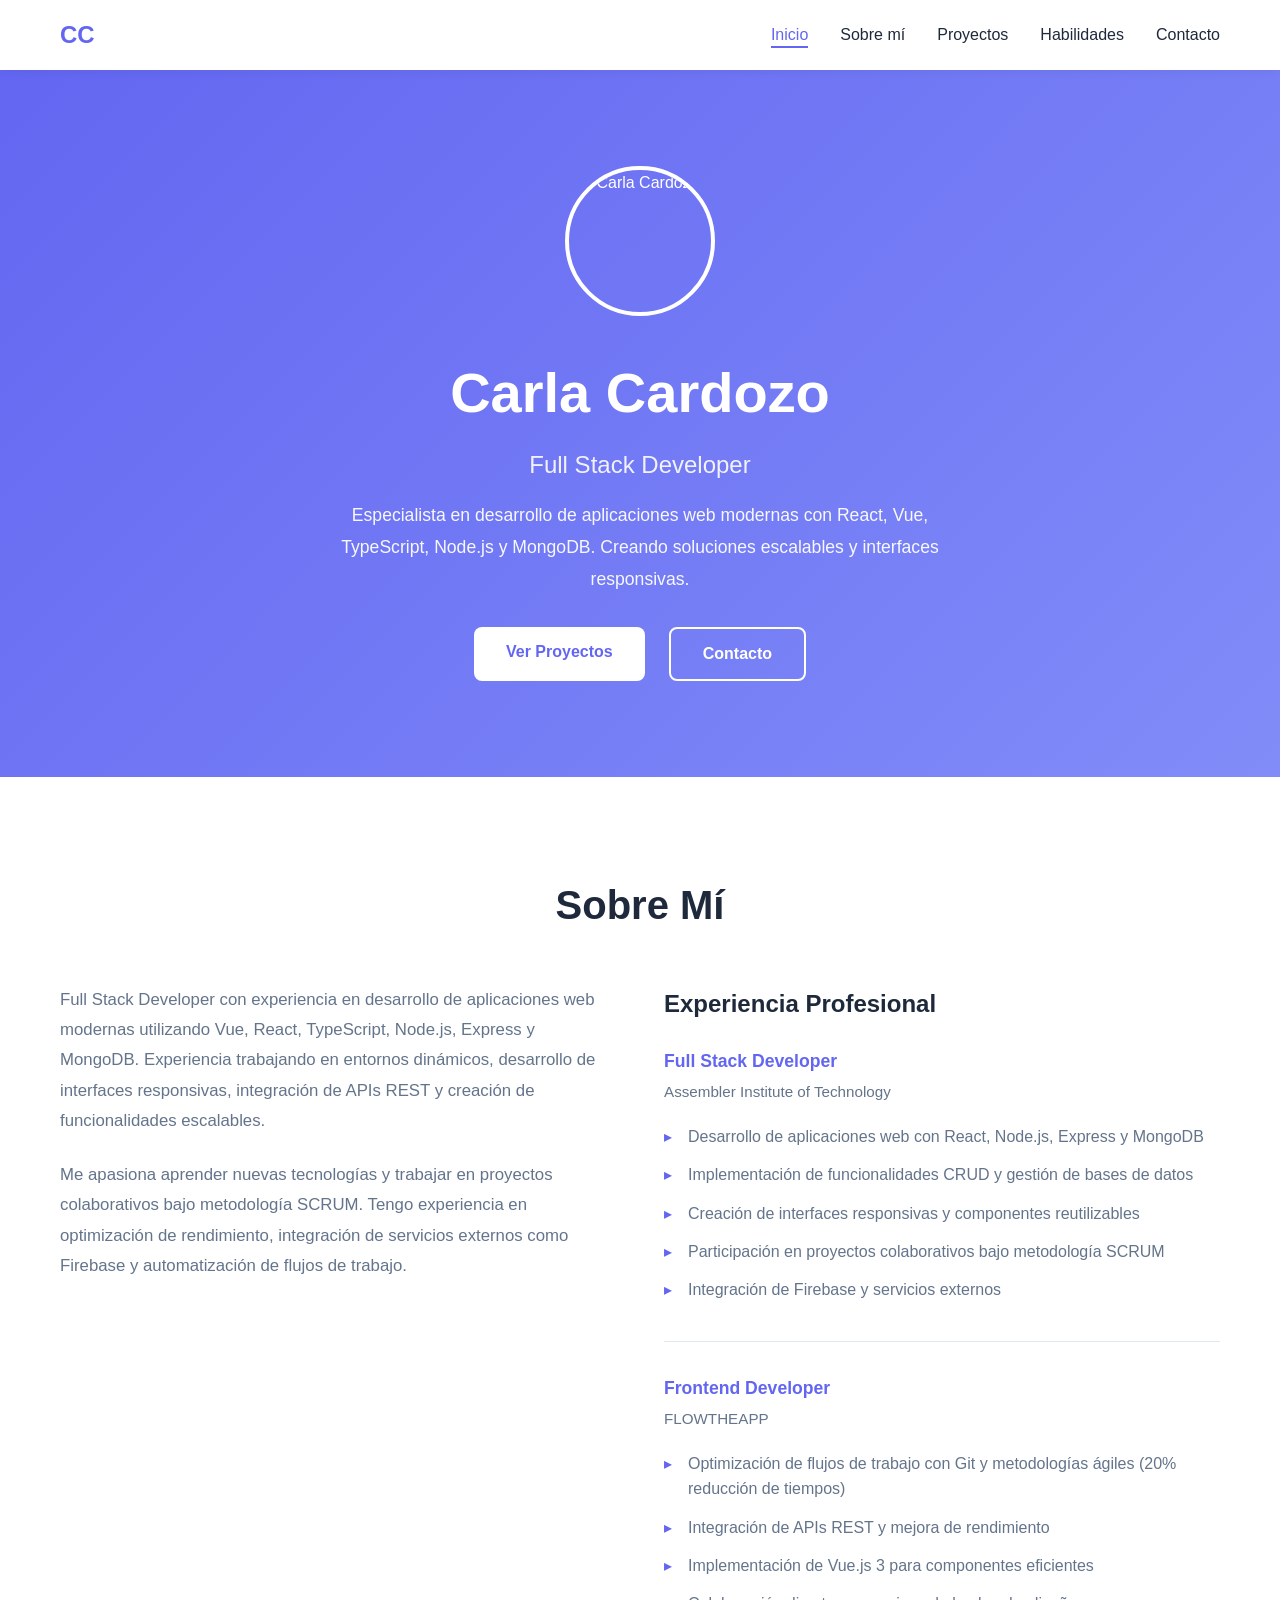
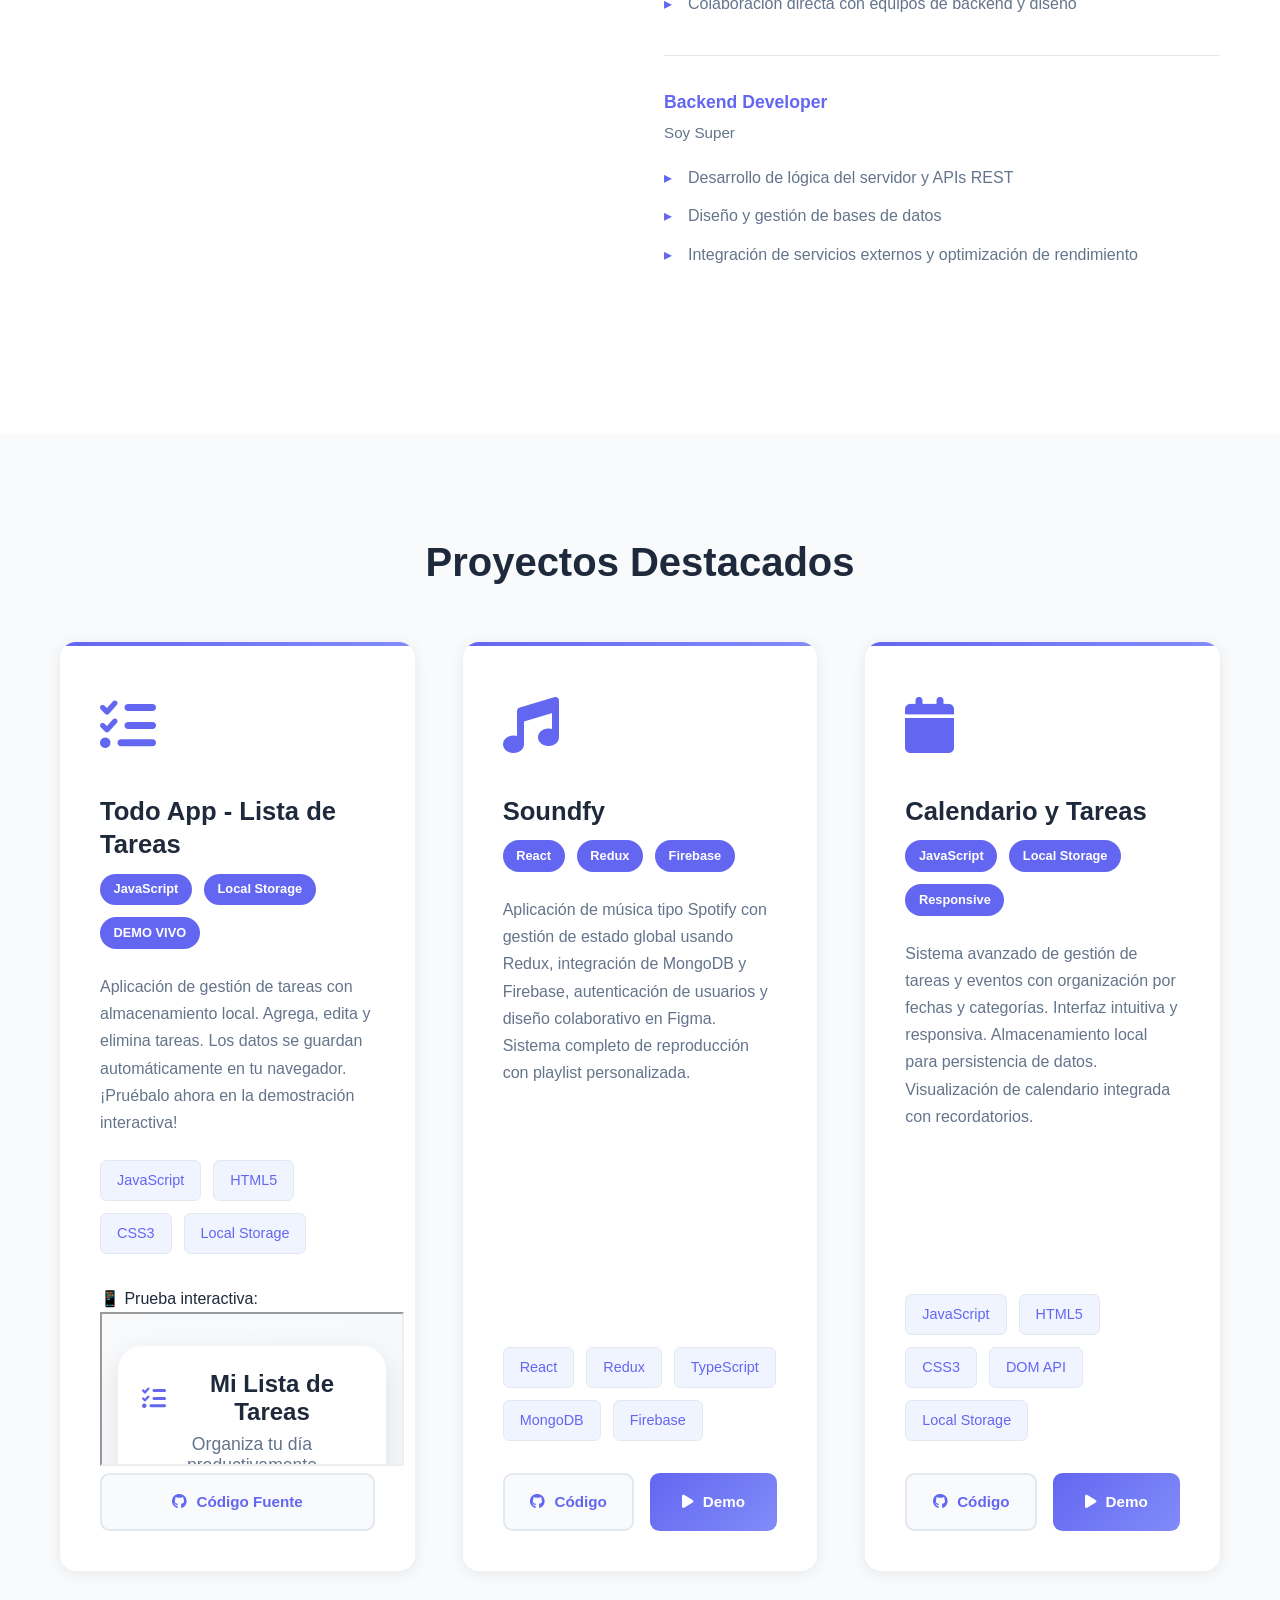
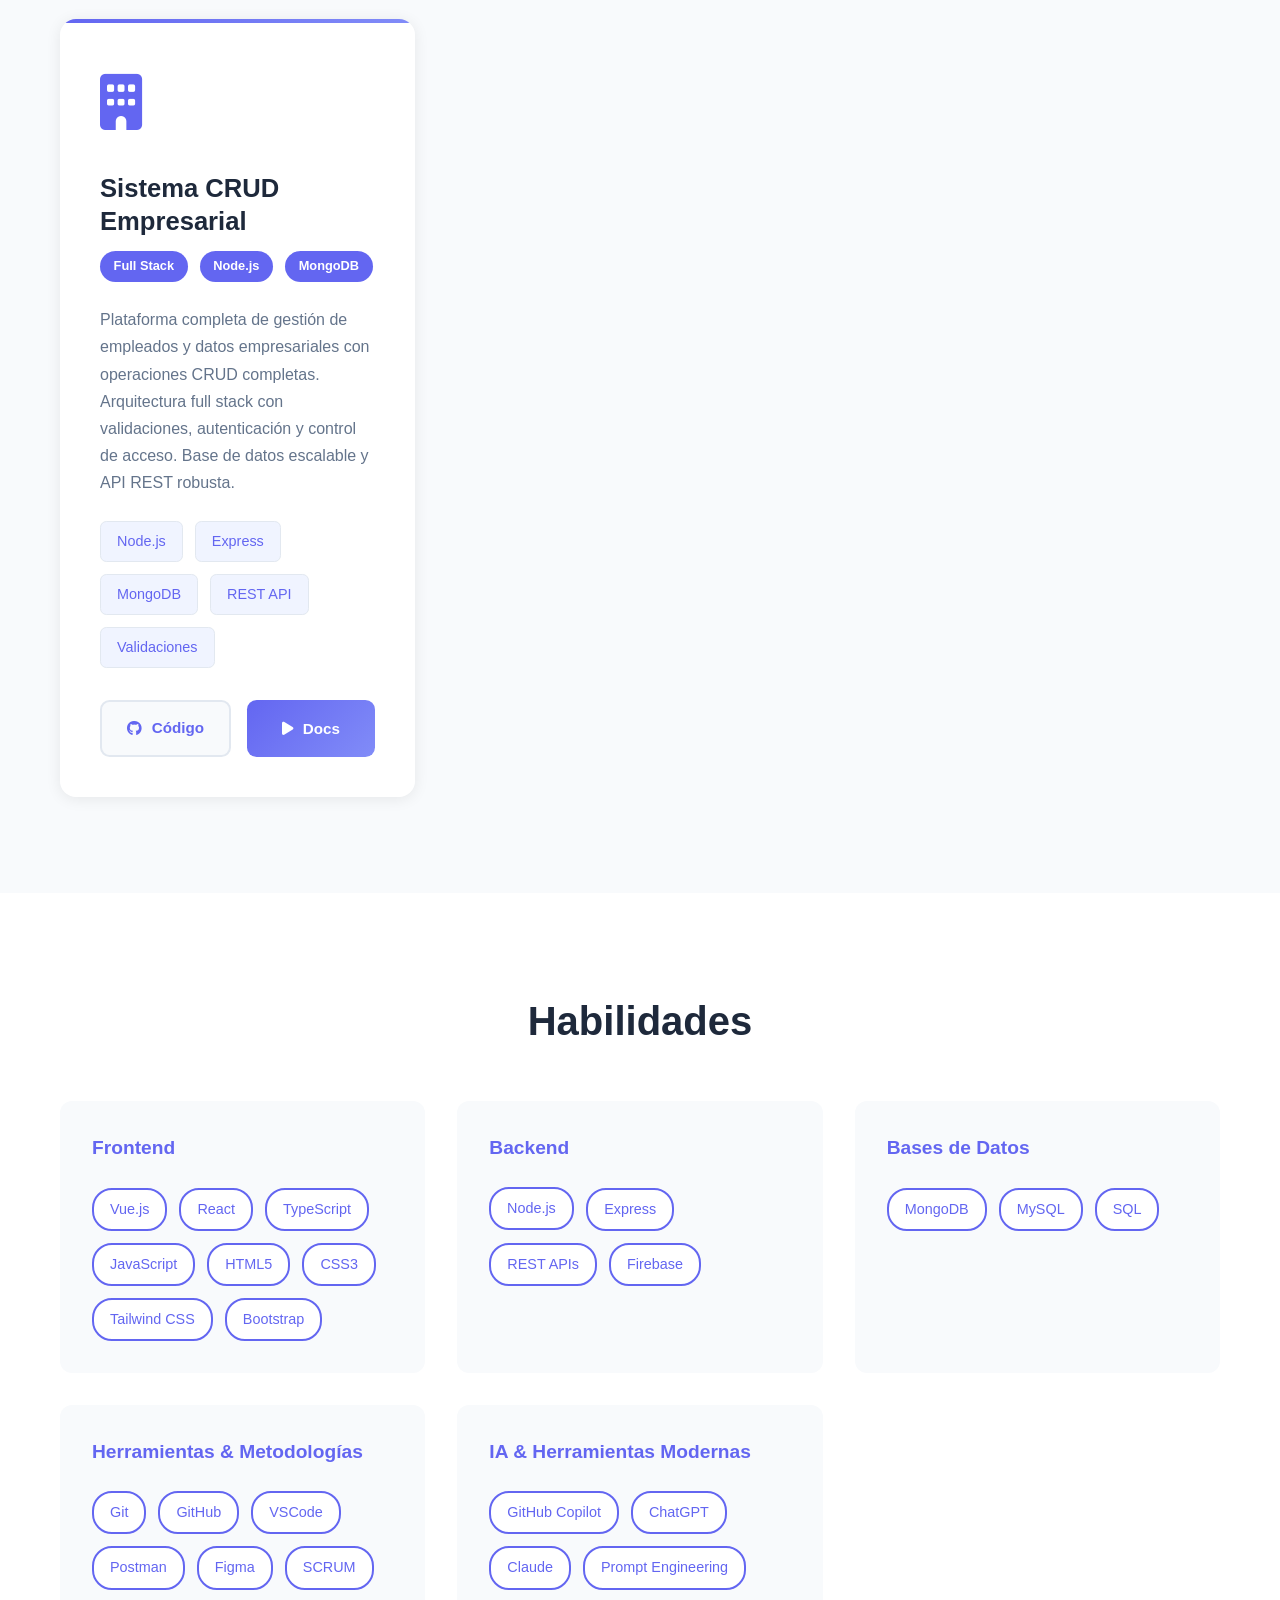
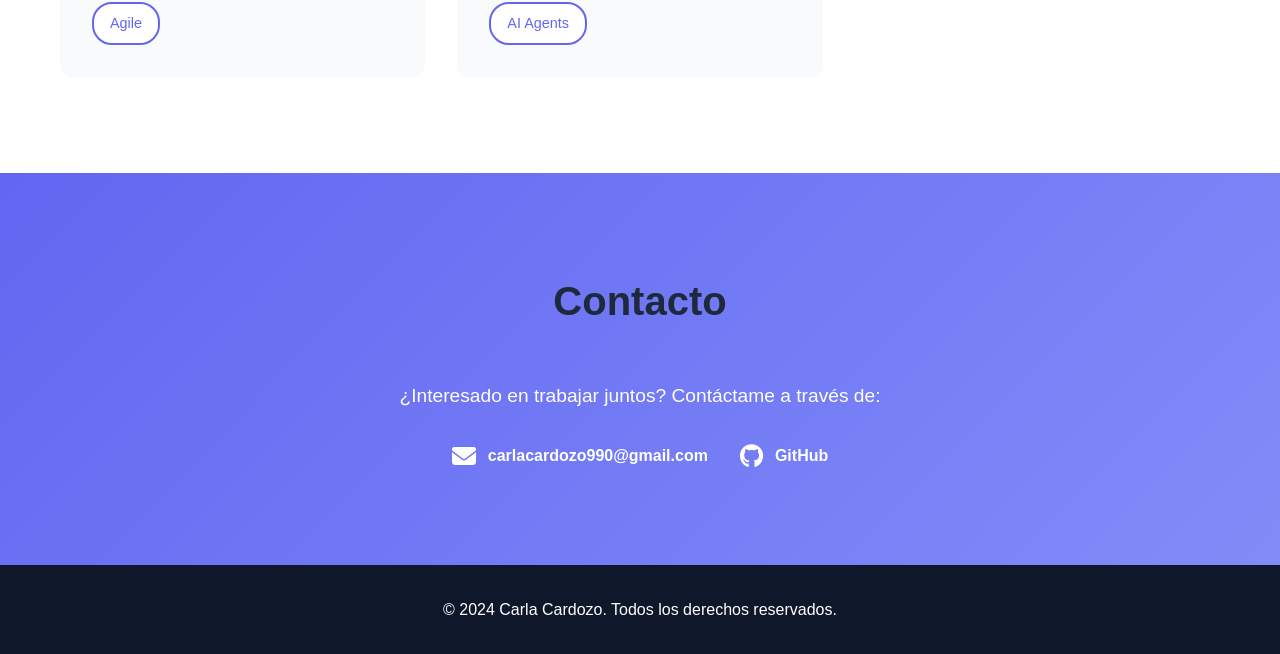
==== commit 61c1b1be: "Add Todo App demo with iframe to portfolio" ====
--- a/index.html
+++ b/index.html
@@ -100,7 +100,41 @@
         <div class="container">
             <h2 class="section-title">Proyectos Destacados</h2>
             <div class="projects-grid">
-                <!-- Project 1: Soundfy -->
+                <!-- Project 1: Todo App - DEMO EN VIVO -->
+                <div class="project-card">
+                    <div class="project-icon">
+                        <i class="fas fa-tasks"></i>
+                    </div>
+                    <div class="project-header">
+                        <h3>Todo App - Lista de Tareas</h3>
+                        <div class="project-badges">
+                            <span class="tech-badge">JavaScript</span>
+                            <span class="tech-badge">Local Storage</span>
+                            <span class="tech-badge">DEMO VIVO</span>
+                        </div>
+                    </div>
+                    <p class="project-description">
+                        Aplicación de gestión de tareas con almacenamiento local. Agrega, edita y elimina tareas. 
+                        Los datos se guardan automáticamente en tu navegador. ¡Pruébalo ahora en la demostración interactiva!
+                    </p>
+                    <div class="project-tech">
+                        <span>JavaScript</span>
+                        <span>HTML5</span>
+                        <span>CSS3</span>
+                        <span>Local Storage</span>
+                    </div>
+                    <div class="project-demo-container">
+                        <p class="demo-label">📱 Prueba interactiva:</p>
+                        <iframe src="projects/todo-app/" class="project-demo-iframe"></iframe>
+                    </div>
+                    <div class="project-actions">
+                        <a href="https://github.com/cicu90/carlacardozo-portafolio/tree/main/projects/todo-app" target="_blank" class="project-link">
+                            <i class="fab fa-github"></i> Código Fuente
+                        </a>
+                    </div>
+                </div>
+
+                <!-- Project 2: Soundfy -->
                 <div class="project-card">
                     <div class="project-icon">
                         <i class="fas fa-music"></i>
@@ -134,7 +168,7 @@
                     </div>
                 </div>
 
-                <!-- Project 2: Calendario -->
+                <!-- Project 3: Calendario -->
                 <div class="project-card">
                     <div class="project-icon">
                         <i class="fas fa-calendar"></i>
@@ -163,13 +197,13 @@
                         <a href="https://github.com/cicu90/calendar" target="_blank" class="project-link">
                             <i class="fab fa-github"></i> Código
                         </a>
-                        <a href="projects/todo-app/" class="project-link demo-btn">
+                        <button class="project-link demo-btn" onclick="alert('Repositorio disponible en GitHub')">
                             <i class="fas fa-play"></i> Demo
-                        </a>
-                    </div>
-                </div>
-
-                <!-- Project 3: CRUD Empresarial -->
+                        </button>
+                    </div>
+                </div>
+
+                <!-- Project 4: CRUD Empresarial -->
                 <div class="project-card">
                     <div class="project-icon">
                         <i class="fas fa-building"></i>
@@ -201,16 +235,6 @@
                         <button class="project-link demo-btn" onclick="alert('Backend API. Accede al repositorio para documentación completa.')">
                             <i class="fas fa-play"></i> Docs
                         </button>
-                    </div>
-                </div>
-
-                <!-- Project 4: Tu próximo proyecto -->
-                <div class="project-card add-project">
-                    <div class="add-project-placeholder">
-                        <i class="fas fa-plus-circle"></i>
-                        <h3>¿Tienes otro proyecto?</h3>
-                        <p>Edita index.html para agregar más proyectos</p>
-                        <small>Sigue el mismo formato que los proyectos anteriores</small>
                     </div>
                 </div>
             </div>
--- a/styles.css
+++ b/styles.css
@@ -254,45 +254,71 @@
 
 .projects-grid {
   display: grid;
-  grid-template-columns: repeat(auto-fit, minmax(300px, 1fr));
-  gap: 2rem;
+  grid-template-columns: repeat(auto-fit, minmax(350px, 1fr));
+  gap: 3rem;
 }
 
 .project-card {
   background-color: white;
-  border-radius: 0.75rem;
-  padding: 2rem;
-  box-shadow: 0 2px 10px rgba(0, 0, 0, 0.05);
+  border-radius: 1rem;
+  padding: 2.5rem;
+  box-shadow: 0 2px 15px rgba(0, 0, 0, 0.08);
   transition: var(--transition);
   display: flex;
   flex-direction: column;
+  min-height: 500px;
+  position: relative;
+  overflow: hidden;
+}
+
+.project-card::before {
+  content: '';
+  position: absolute;
+  top: 0;
+  left: 0;
+  right: 0;
+  height: 4px;
+  background: linear-gradient(90deg, #6366f1 0%, #818cf8 100%);
 }
 
 .project-card:hover {
-  transform: translateY(-5px);
-  box-shadow: 0 10px 30px rgba(0, 0, 0, 0.1);
+  transform: translateY(-8px);
+  box-shadow: 0 15px 40px rgba(99, 102, 241, 0.15);
+}
+
+.project-icon {
+  font-size: 3.5rem;
+  color: var(--primary-color);
+  margin-bottom: 1.5rem;
+  text-align: left;
 }
 
 .project-header {
-  display: flex;
-  align-items: center;
-  gap: 1rem;
+  margin-bottom: 1.5rem;
+}
+
+.project-header h3 {
+  font-size: 1.6rem;
+  color: var(--text-dark);
   margin-bottom: 1rem;
+  margin: 0;
+  font-weight: 700;
+  line-height: 1.3;
+}
+
+.project-badges {
+  display: flex;
+  gap: 0.75rem;
   flex-wrap: wrap;
-}
-
-.project-header h3 {
-  font-size: 1.3rem;
-  color: var(--text-dark);
-  margin: 0;
+  margin-top: 0.75rem;
 }
 
 .tech-badge {
   background-color: var(--primary-color);
   color: white;
-  padding: 0.25rem 0.75rem;
+  padding: 0.35rem 0.85rem;
   border-radius: 20px;
-  font-size: 0.75rem;
+  font-size: 0.8rem;
   font-weight: 600;
 }
 
@@ -300,36 +326,71 @@
   color: var(--text-light);
   margin-bottom: 1.5rem;
   flex-grow: 1;
+  font-size: 1rem;
+  line-height: 1.7;
 }
 
 .project-tech {
   display: flex;
   flex-wrap: wrap;
-  gap: 0.5rem;
-  margin-bottom: 1.5rem;
+  gap: 0.75rem;
+  margin-bottom: 2rem;
 }
 
 .project-tech span {
-  background-color: var(--light-bg);
-  color: var(--primary-color);
-  padding: 0.4rem 0.8rem;
-  border-radius: 0.25rem;
-  font-size: 0.85rem;
+  background-color: #f0f4ff;
+  color: var(--primary-color);
+  padding: 0.5rem 1rem;
+  border-radius: 0.4rem;
+  font-size: 0.9rem;
   font-weight: 500;
+  border: 1px solid var(--border-color);
+}
+
+.project-actions {
+  display: flex;
+  gap: 1rem;
+  margin-top: auto;
 }
 
 .project-link {
-  color: var(--primary-color);
+  flex: 1;
+  padding: 0.9rem 1.5rem;
+  border-radius: 0.6rem;
   text-decoration: none;
   font-weight: 600;
   display: inline-flex;
   align-items: center;
-  gap: 0.5rem;
+  justify-content: center;
+  gap: 0.6rem;
   transition: var(--transition);
-}
-
-.project-link:hover {
-  gap: 1rem;
+  border: none;
+  cursor: pointer;
+  font-size: 0.95rem;
+  text-align: center;
+}
+
+.project-link:first-child {
+  background-color: var(--light-bg);
+  color: var(--primary-color);
+  border: 2px solid var(--border-color);
+}
+
+.project-link:first-child:hover {
+  background-color: white;
+  border-color: var(--primary-color);
+  transform: translateY(-2px);
+}
+
+.demo-btn {
+  background: linear-gradient(135deg, #6366f1 0%, #818cf8 100%);
+  color: white !important;
+  border: none !important;
+}
+
+.demo-btn:hover {
+  transform: translateY(-3px);
+  box-shadow: 0 8px 20px rgba(99, 102, 241, 0.3);
 }
 
 /* Add Project Placeholder */
@@ -337,7 +398,8 @@
   display: flex;
   align-items: center;
   justify-content: center;
-  min-height: 300px;
+  background: linear-gradient(135deg, rgba(99, 102, 241, 0.05) 0%, rgba(129, 140, 248, 0.05) 100%);
+  border: 2px dashed var(--primary-color);
 }
 
 .add-project-placeholder {
@@ -346,20 +408,29 @@
 }
 
 .add-project-placeholder i {
-  font-size: 3rem;
+  font-size: 4rem;
   color: var(--primary-color);
   margin-bottom: 1rem;
   display: block;
+  opacity: 0.6;
+}
+
+.add-project-placeholder h3 {
+  font-size: 1.3rem;
+  color: var(--text-dark);
+  margin-bottom: 0.5rem;
+  font-weight: 600;
 }
 
 .add-project-placeholder p {
-  font-size: 1.1rem;
+  font-size: 1rem;
   margin-bottom: 0.5rem;
 }
 
 .add-project-placeholder small {
   display: block;
   font-size: 0.85rem;
+  color: var(--text-light);
 }
 
 /* Skills Section */
@@ -491,6 +562,31 @@
     width: 120px;
     height: 120px;
   }
+
+  .projects-grid {
+    grid-template-columns: 1fr;
+  }
+
+  .project-card {
+    min-height: auto;
+    padding: 2rem;
+  }
+
+  .project-icon {
+    font-size: 3rem;
+  }
+
+  .project-header h3 {
+    font-size: 1.4rem;
+  }
+
+  .project-actions {
+    flex-direction: column;
+  }
+
+  .project-link {
+    width: 100%;
+  }
 }
 
 @media (max-width: 480px) {
@@ -511,4 +607,21 @@
   .skills-grid {
     grid-template-columns: 1fr;
   }
-}+
+  .project-card {
+    padding: 1.5rem;
+  }
+
+  .project-icon {
+    font-size: 2.5rem;
+  }
+
+  .project-header h3 {
+    font-size: 1.2rem;
+  }
+
+  .tech-badge {
+    font-size: 0.7rem;
+    padding: 0.3rem 0.7rem;
+  }
+}
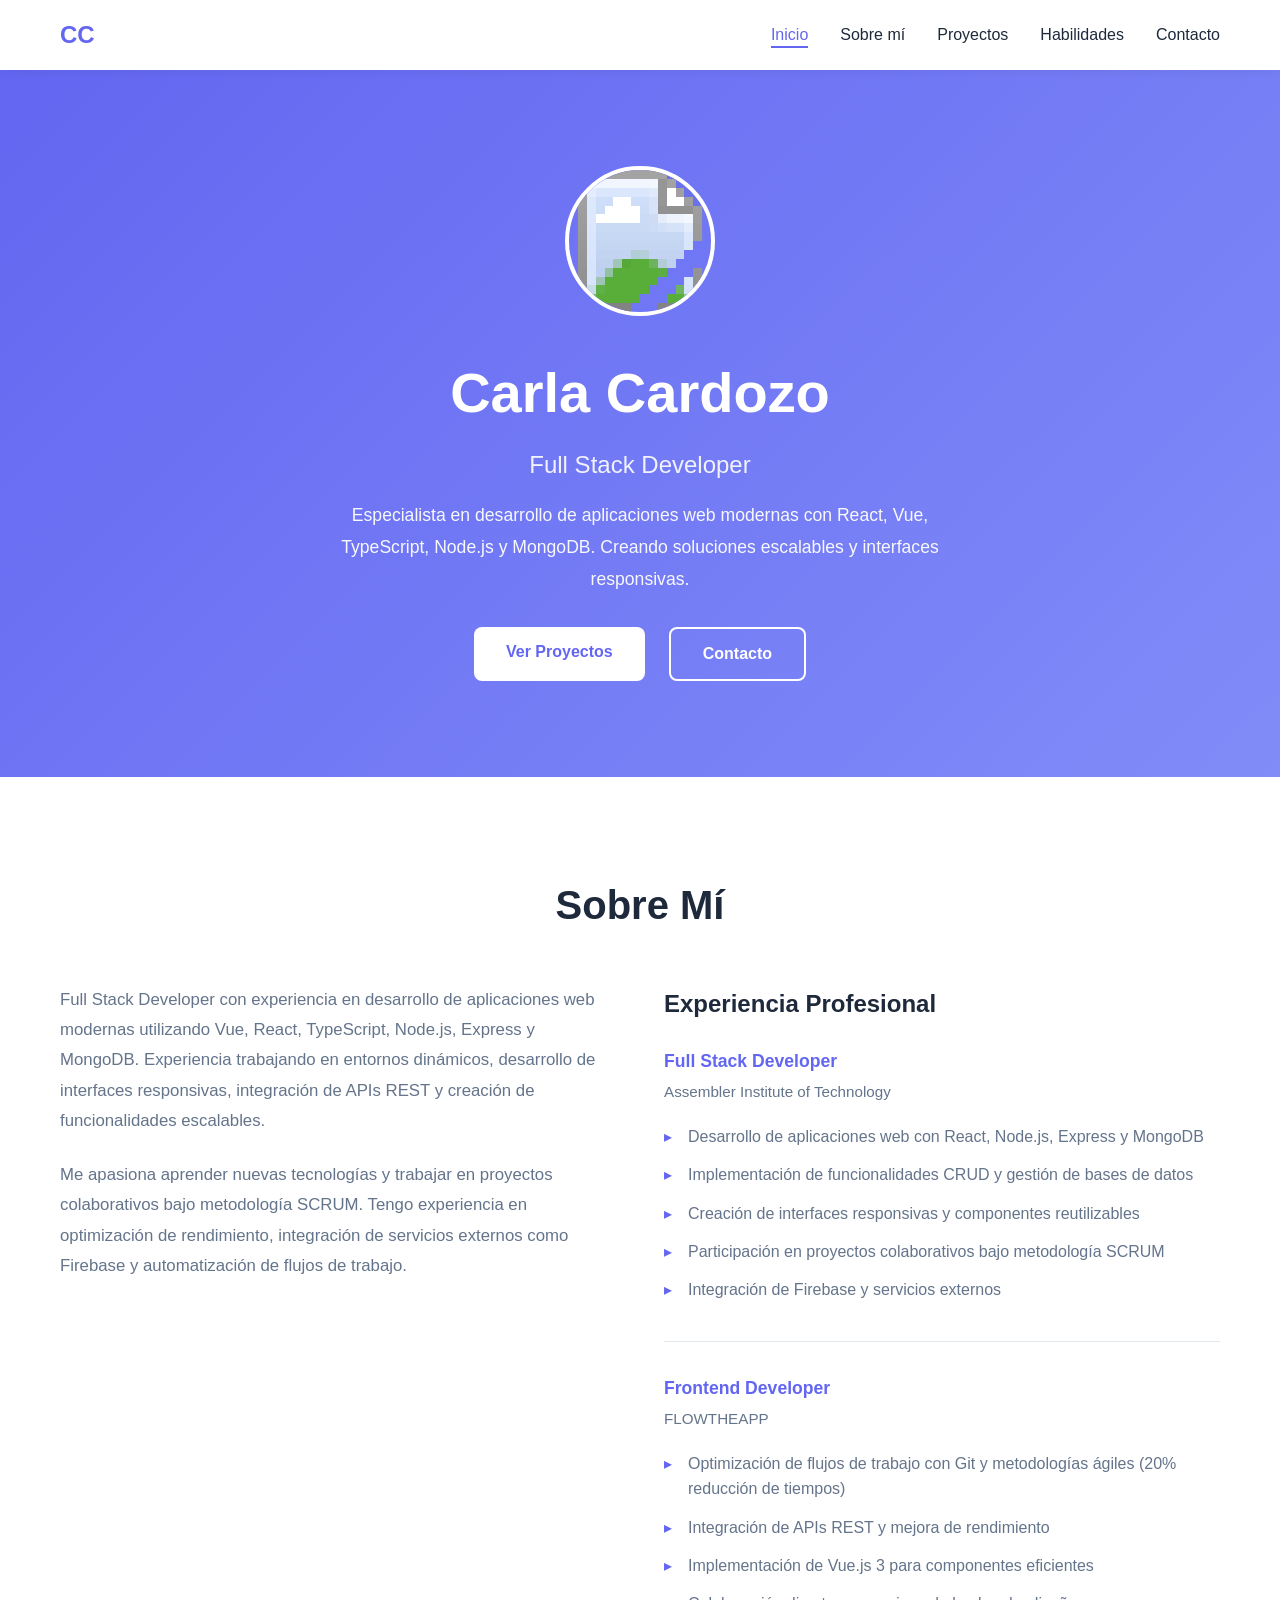
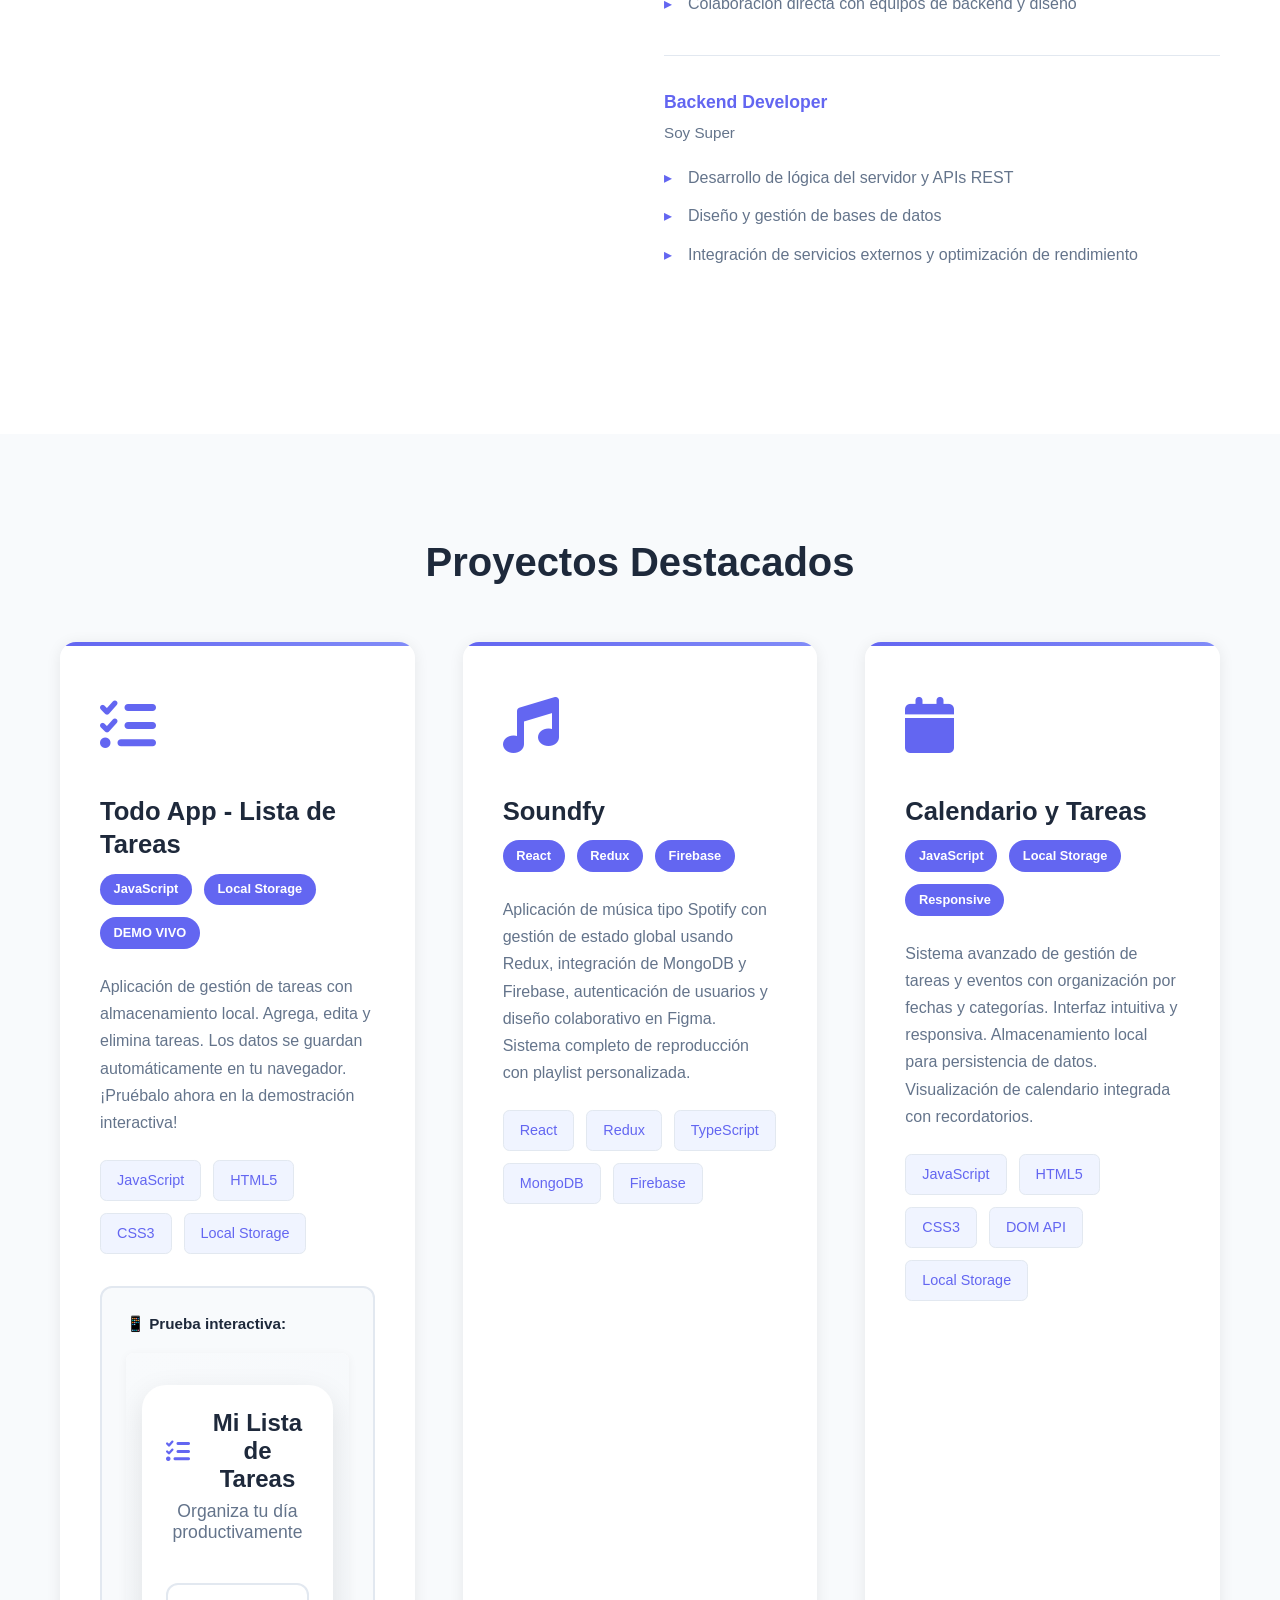
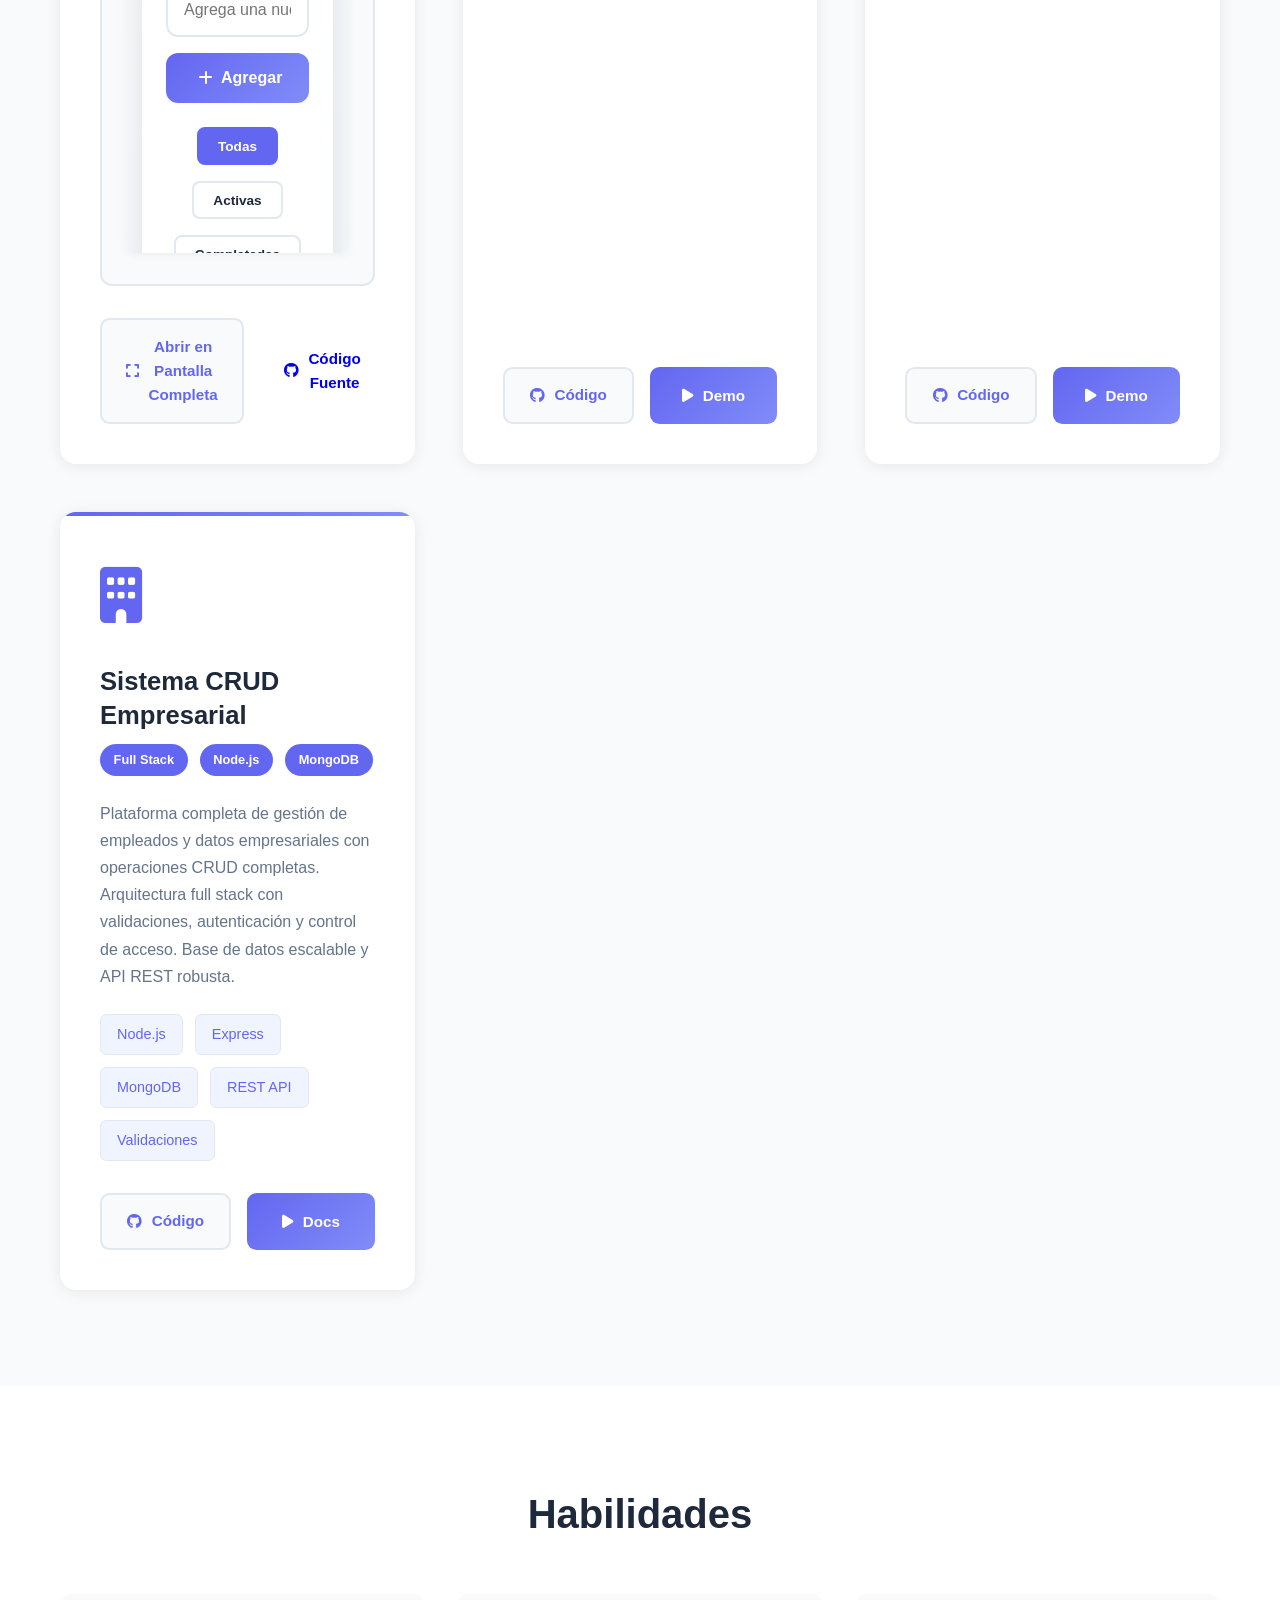
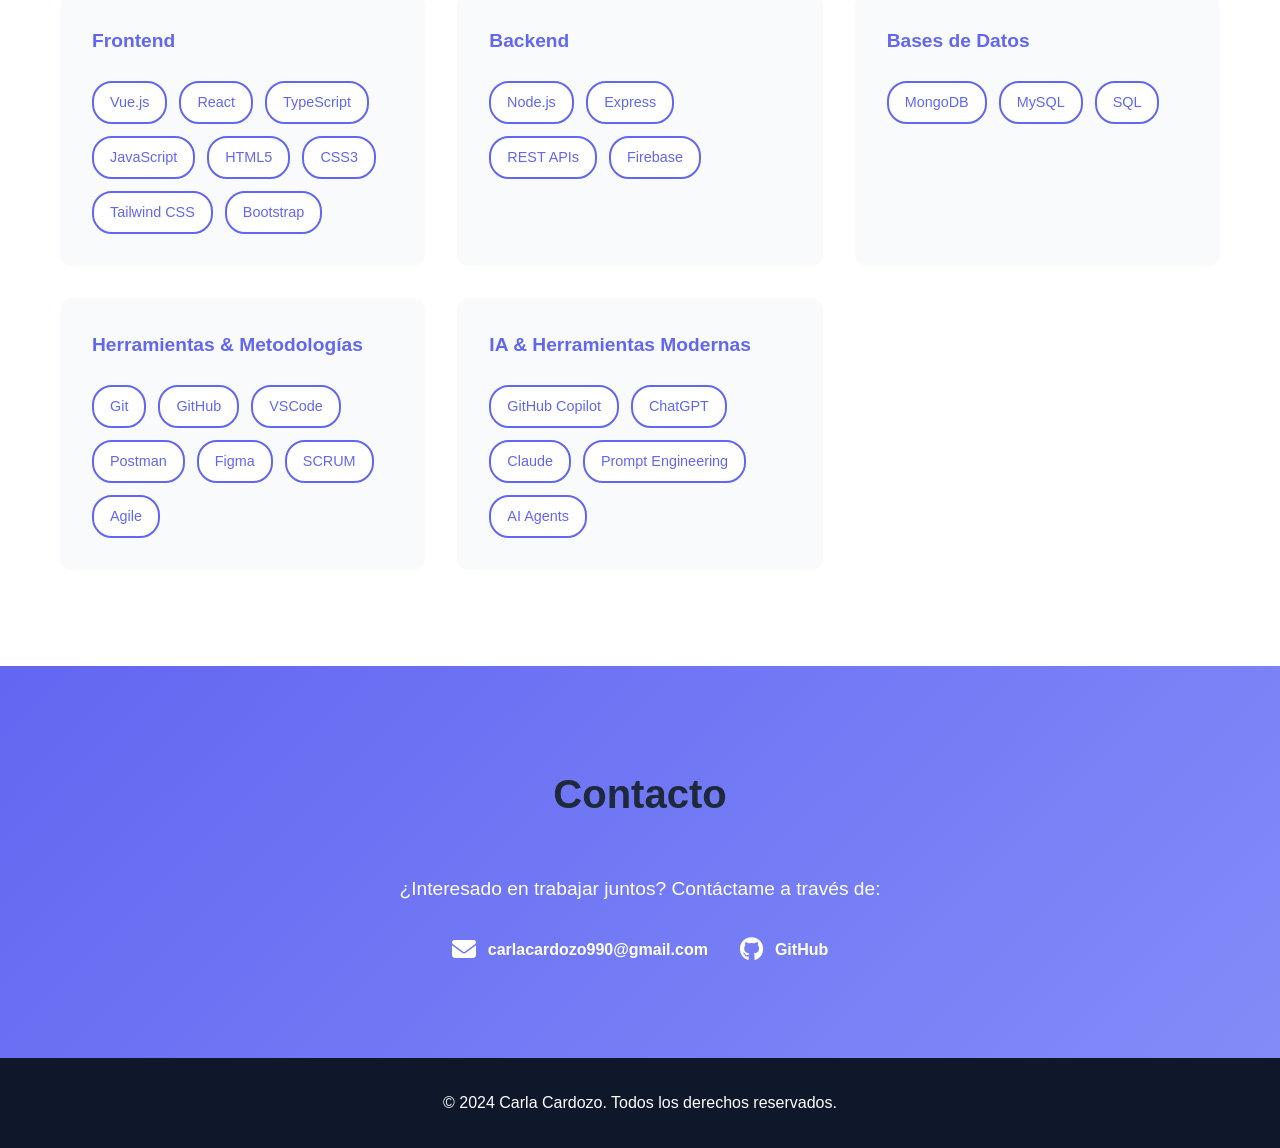
==== commit 442dd364: "Update avatar and add fullscreen button for Todo App" ====
--- a/index.html
+++ b/index.html
@@ -26,7 +26,7 @@
     <section id="home" class="hero">
         <div class="container">
             <div class="hero-content">
-                <img src="https://github.com/cicu90.png" alt="Carla Cardozo" class="hero-avatar">
+                <img src="data:image/svg+xml,%3Csvg xmlns='http://www.w3.org/2000/svg' viewBox='0 0 200 200'%3E%3Cdefs%3E%3Cstyle%3E.pixel%7Bimage-rendering:pixelated%7D%3C/style%3E%3C/defs%3E%3Cimage href='https://images.unsplash.com/photo-1494790108377-be9c29b29330?w=200' class='pixel' width='200' height='200'/%3E%3C/svg%3E" alt="Carla Cardozo" class="hero-avatar">
                 <h1 class="hero-title">Carla Cardozo</h1>
                 <p class="hero-subtitle">Full Stack Developer</p>
                 <p class="hero-description">
@@ -128,6 +128,9 @@
                         <iframe src="projects/todo-app/" class="project-demo-iframe"></iframe>
                     </div>
                     <div class="project-actions">
+                        <a href="projects/todo-app/" target="_blank" class="project-link">
+                            <i class="fas fa-expand"></i> Abrir en Pantalla Completa
+                        </a>
                         <a href="https://github.com/cicu90/carlacardozo-portafolio/tree/main/projects/todo-app" target="_blank" class="project-link">
                             <i class="fab fa-github"></i> Código Fuente
                         </a>
--- a/styles.css
+++ b/styles.css
@@ -266,7 +266,7 @@
   transition: var(--transition);
   display: flex;
   flex-direction: column;
-  min-height: 500px;
+  min-height: auto;
   position: relative;
   overflow: hidden;
 }
@@ -325,7 +325,6 @@
 .project-description {
   color: var(--text-light);
   margin-bottom: 1.5rem;
-  flex-grow: 1;
   font-size: 1rem;
   line-height: 1.7;
 }
@@ -345,6 +344,31 @@
   font-size: 0.9rem;
   font-weight: 500;
   border: 1px solid var(--border-color);
+}
+
+/* Project Demo Container */
+.project-demo-container {
+  margin-bottom: 2rem;
+  padding: 1.5rem;
+  background-color: var(--light-bg);
+  border-radius: 0.75rem;
+  border: 2px solid var(--border-color);
+}
+
+.demo-label {
+  color: var(--text-dark);
+  font-weight: 600;
+  margin-bottom: 1rem;
+  font-size: 0.95rem;
+}
+
+.project-demo-iframe {
+  width: 100%;
+  height: 500px;
+  border: none;
+  border-radius: 0.5rem;
+  background-color: white;
+  box-shadow: 0 2px 10px rgba(0, 0, 0, 0.05);
 }
 
 .project-actions {
@@ -400,6 +424,7 @@
   justify-content: center;
   background: linear-gradient(135deg, rgba(99, 102, 241, 0.05) 0%, rgba(129, 140, 248, 0.05) 100%);
   border: 2px dashed var(--primary-color);
+  min-height: 400px;
 }
 
 .add-project-placeholder {
@@ -587,6 +612,10 @@
   .project-link {
     width: 100%;
   }
+
+  .project-demo-iframe {
+    height: 400px;
+  }
 }
 
 @media (max-width: 480px) {
@@ -624,4 +653,8 @@
     font-size: 0.7rem;
     padding: 0.3rem 0.7rem;
   }
-}
+
+  .project-demo-iframe {
+    height: 300px;
+  }
+}
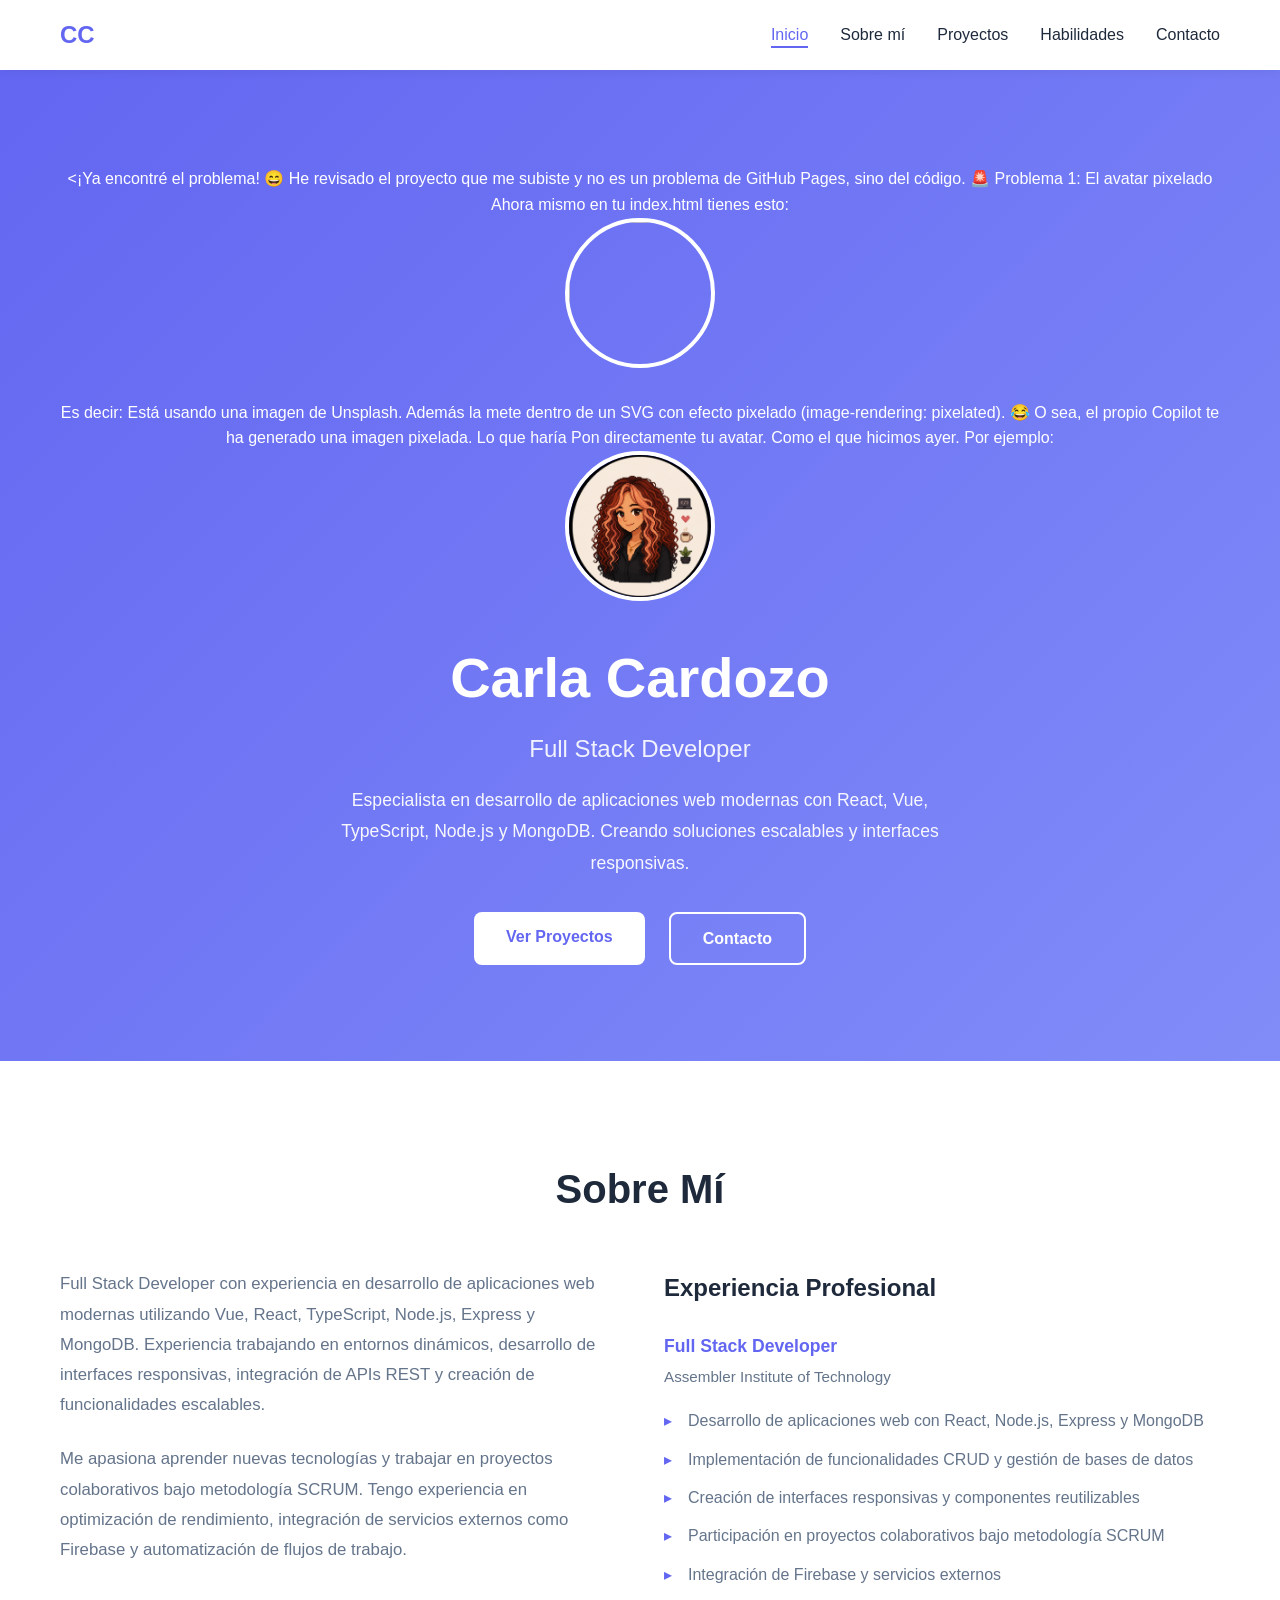
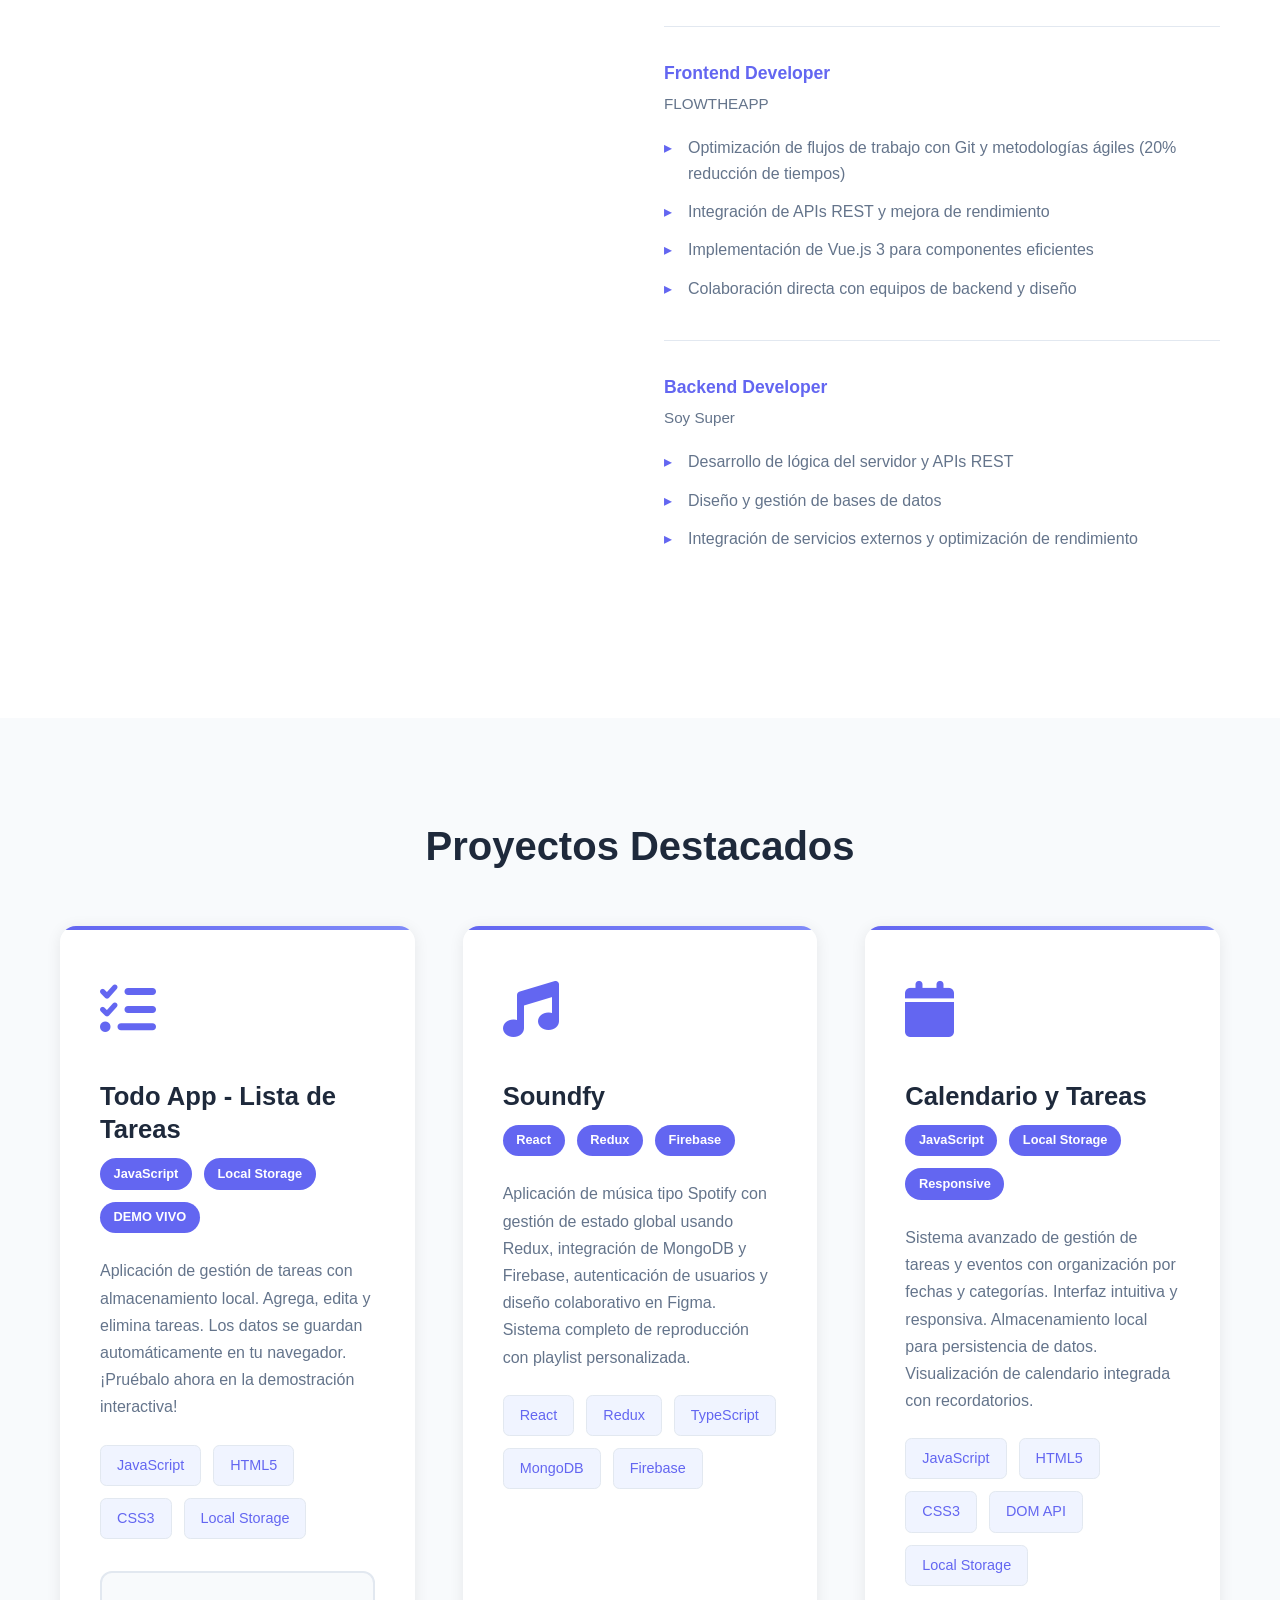
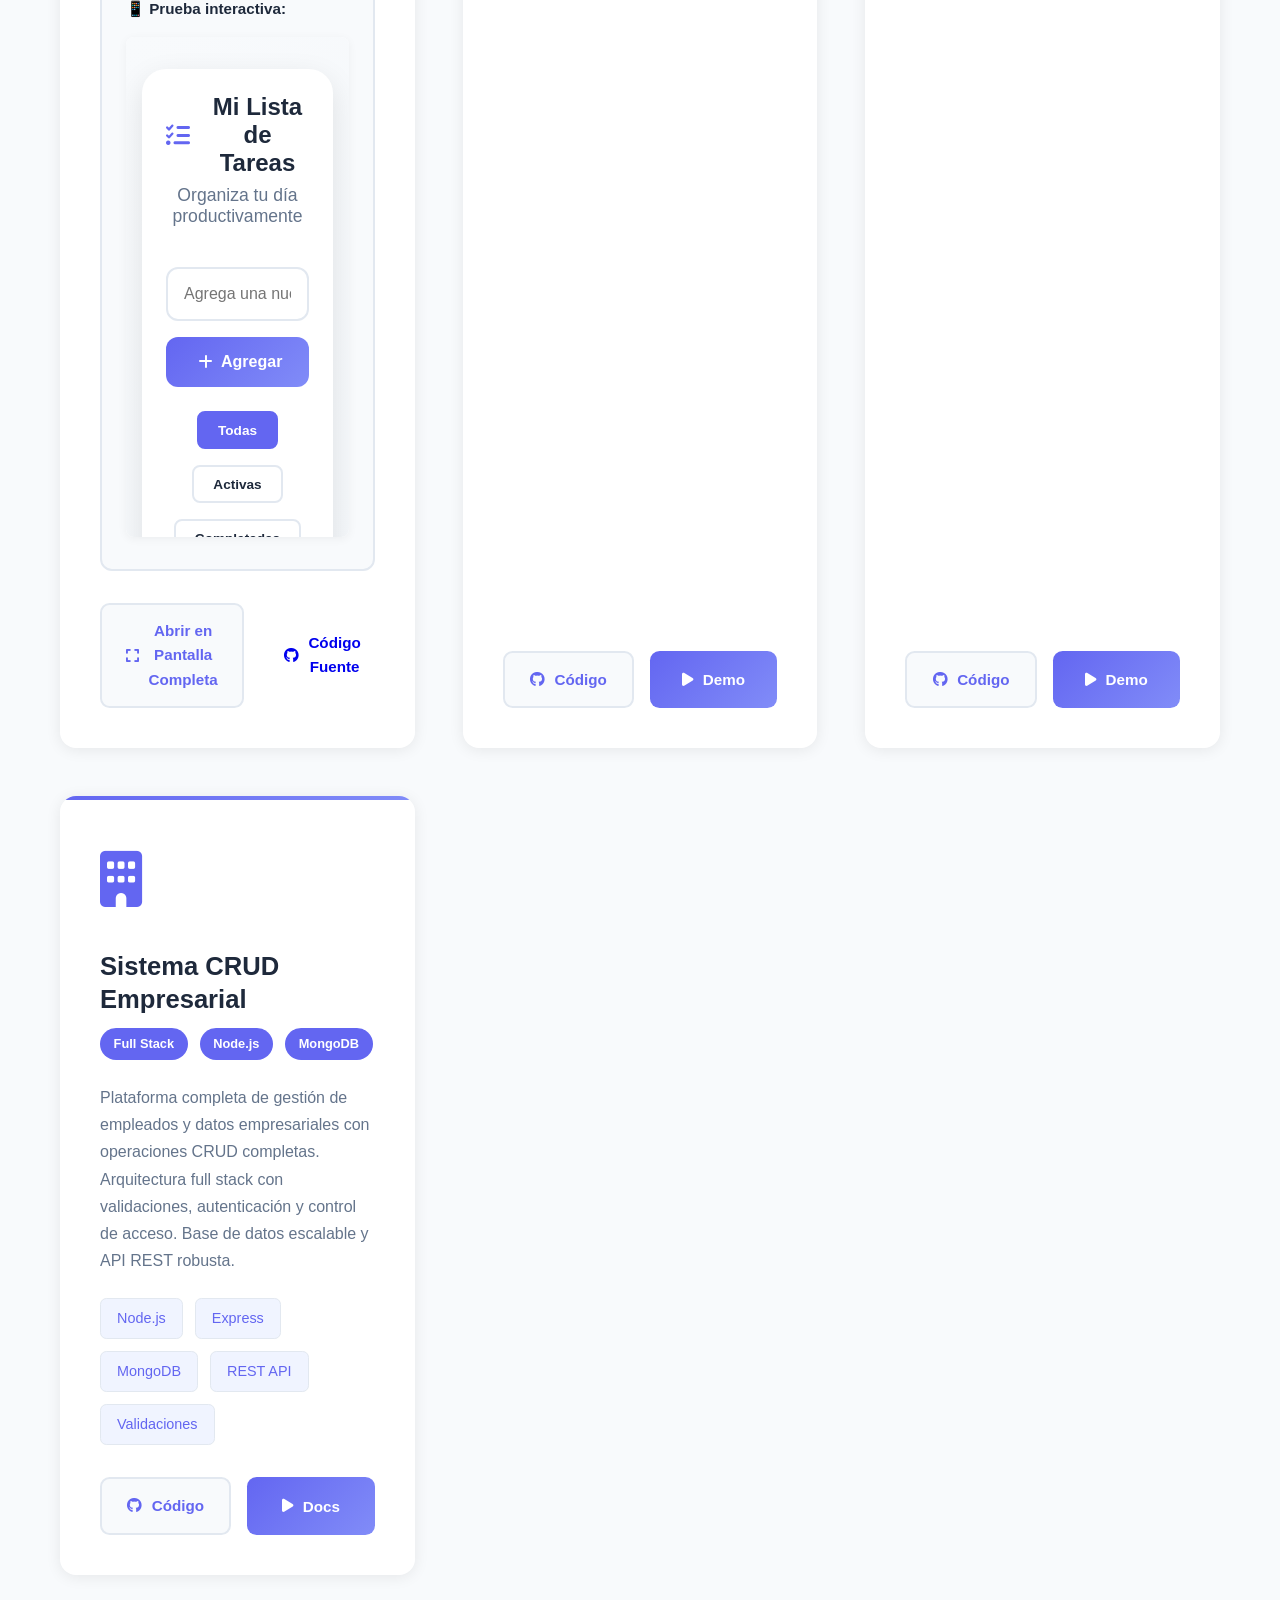
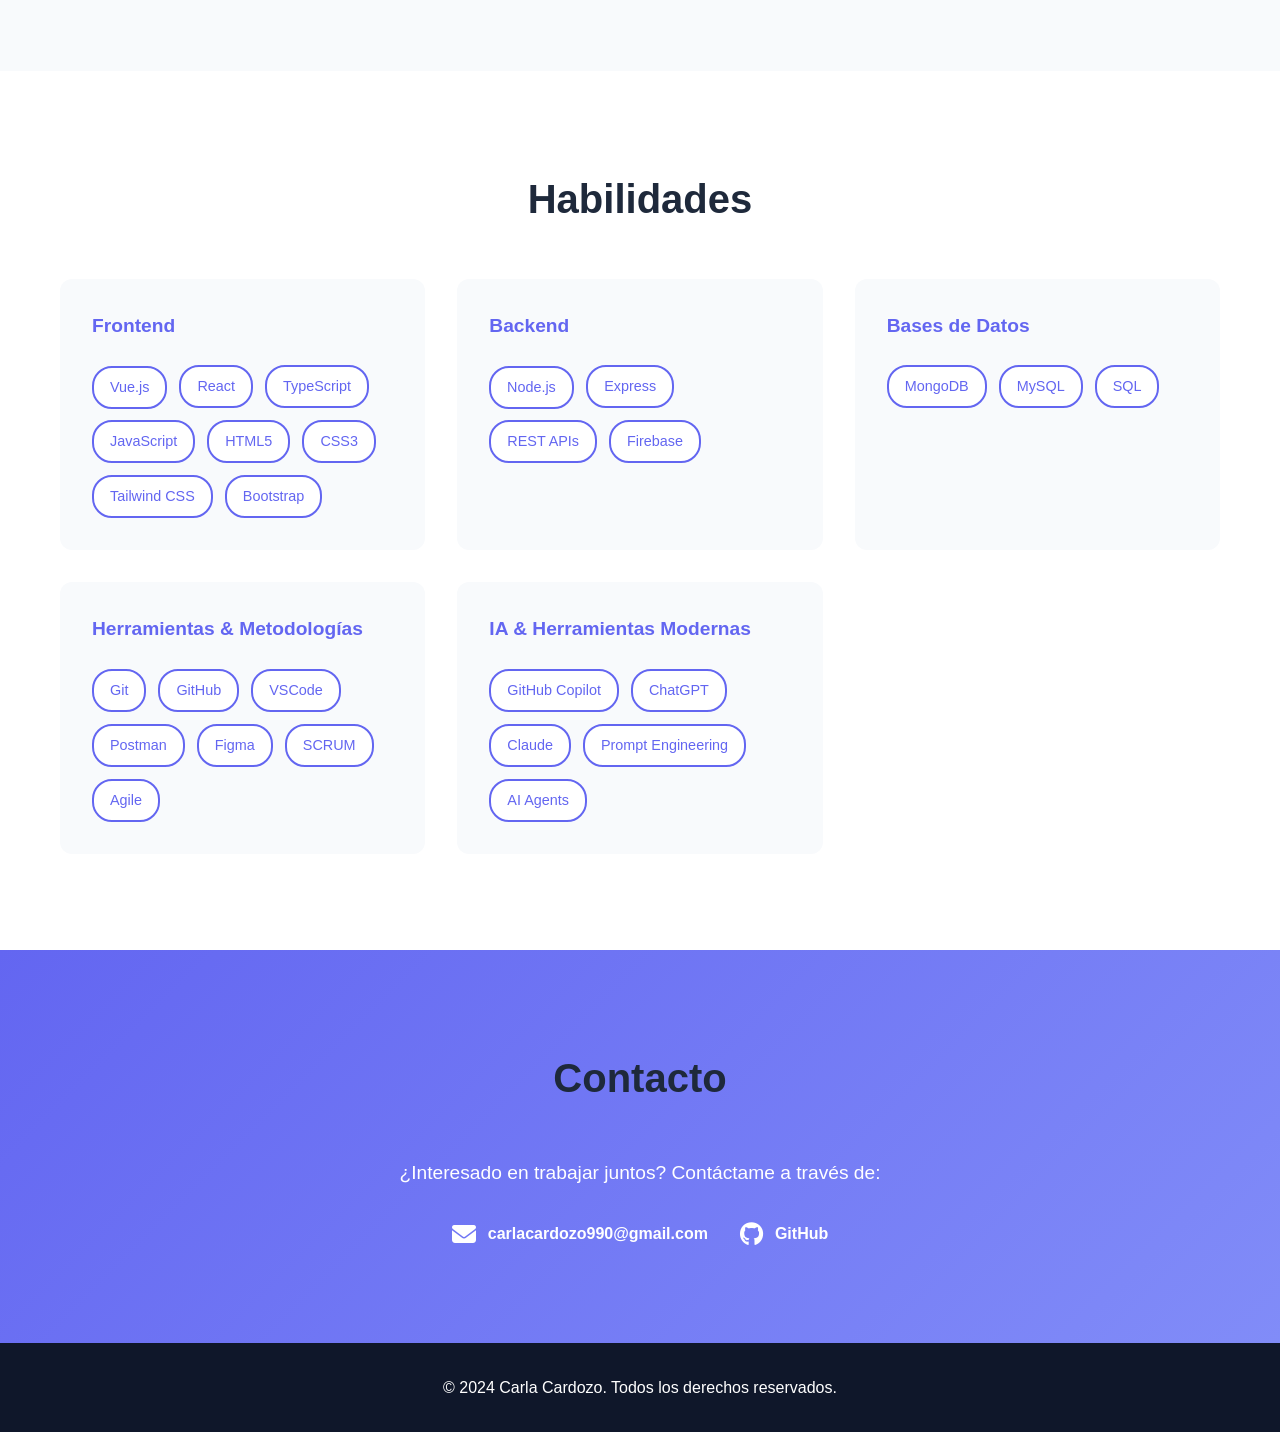
==== commit 0f3c5b54: "Actualizar avatar del portfolio" ====
--- a/index.html
+++ b/index.html
@@ -26,7 +26,34 @@
     <section id="home" class="hero">
         <div class="container">
             <div class="hero-content">
-                <img src="data:image/svg+xml,%3Csvg xmlns='http://www.w3.org/2000/svg' viewBox='0 0 200 200'%3E%3Cdefs%3E%3Cstyle%3E.pixel%7Bimage-rendering:pixelated%7D%3C/style%3E%3C/defs%3E%3Cimage href='https://images.unsplash.com/photo-1494790108377-be9c29b29330?w=200' class='pixel' width='200' height='200'/%3E%3C/svg%3E" alt="Carla Cardozo" class="hero-avatar">
+                <¡Ya encontré el problema! 😄
+
+He revisado el proyecto que me subiste y no es un problema de GitHub Pages, sino del código.
+
+🚨 Problema 1: El avatar pixelado
+
+Ahora mismo en tu index.html tienes esto:
+
+<img src="data:image/svg+xml,...Unsplash..." class="hero-avatar">
+
+Es decir:
+
+Está usando una imagen de Unsplash.
+Además la mete dentro de un SVG con efecto pixelado (image-rendering: pixelated).
+
+😂 O sea, el propio Copilot te ha generado una imagen pixelada.
+
+Lo que haría
+
+Pon directamente tu avatar.
+
+Como el que hicimos ayer.
+
+Por ejemplo:
+
+<img src="images/avatar.png"
+     alt="Carla Cardozo"
+     class="hero-avatar">
                 <h1 class="hero-title">Carla Cardozo</h1>
                 <p class="hero-subtitle">Full Stack Developer</p>
                 <p class="hero-description">
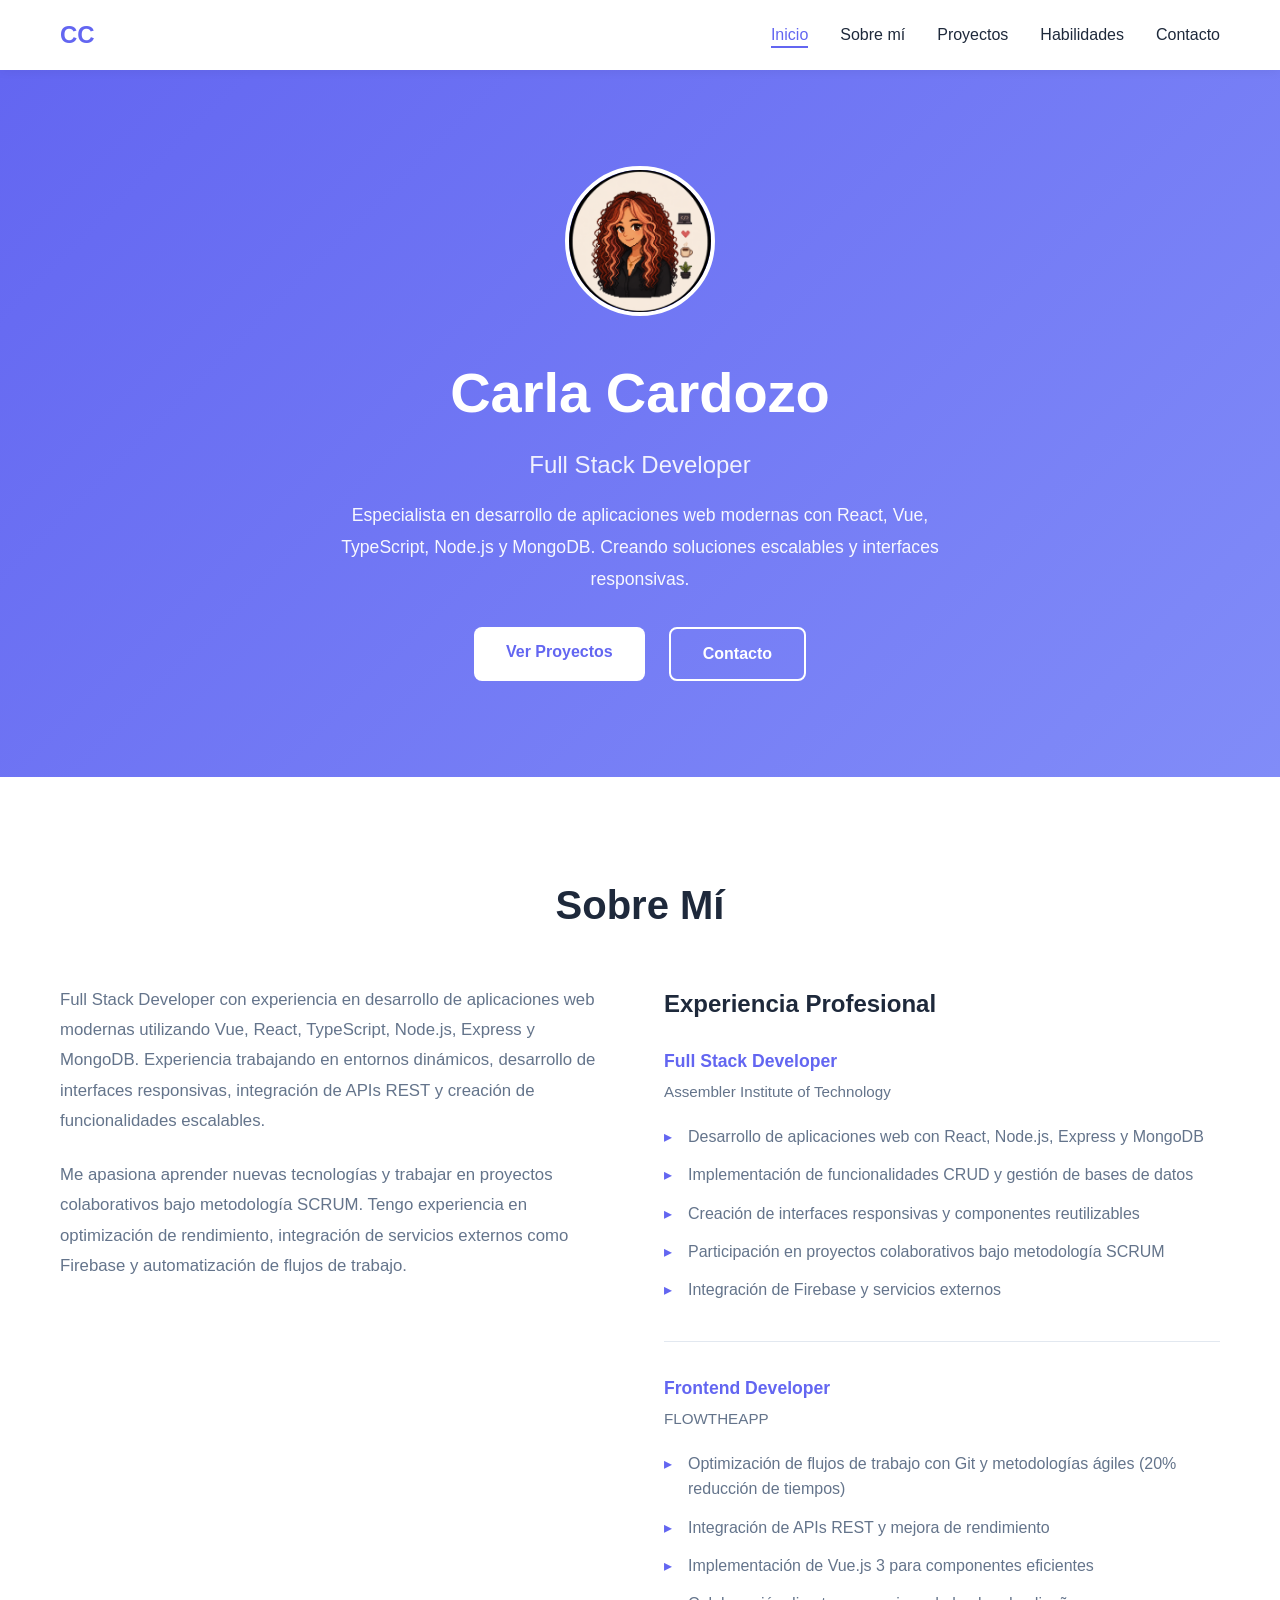
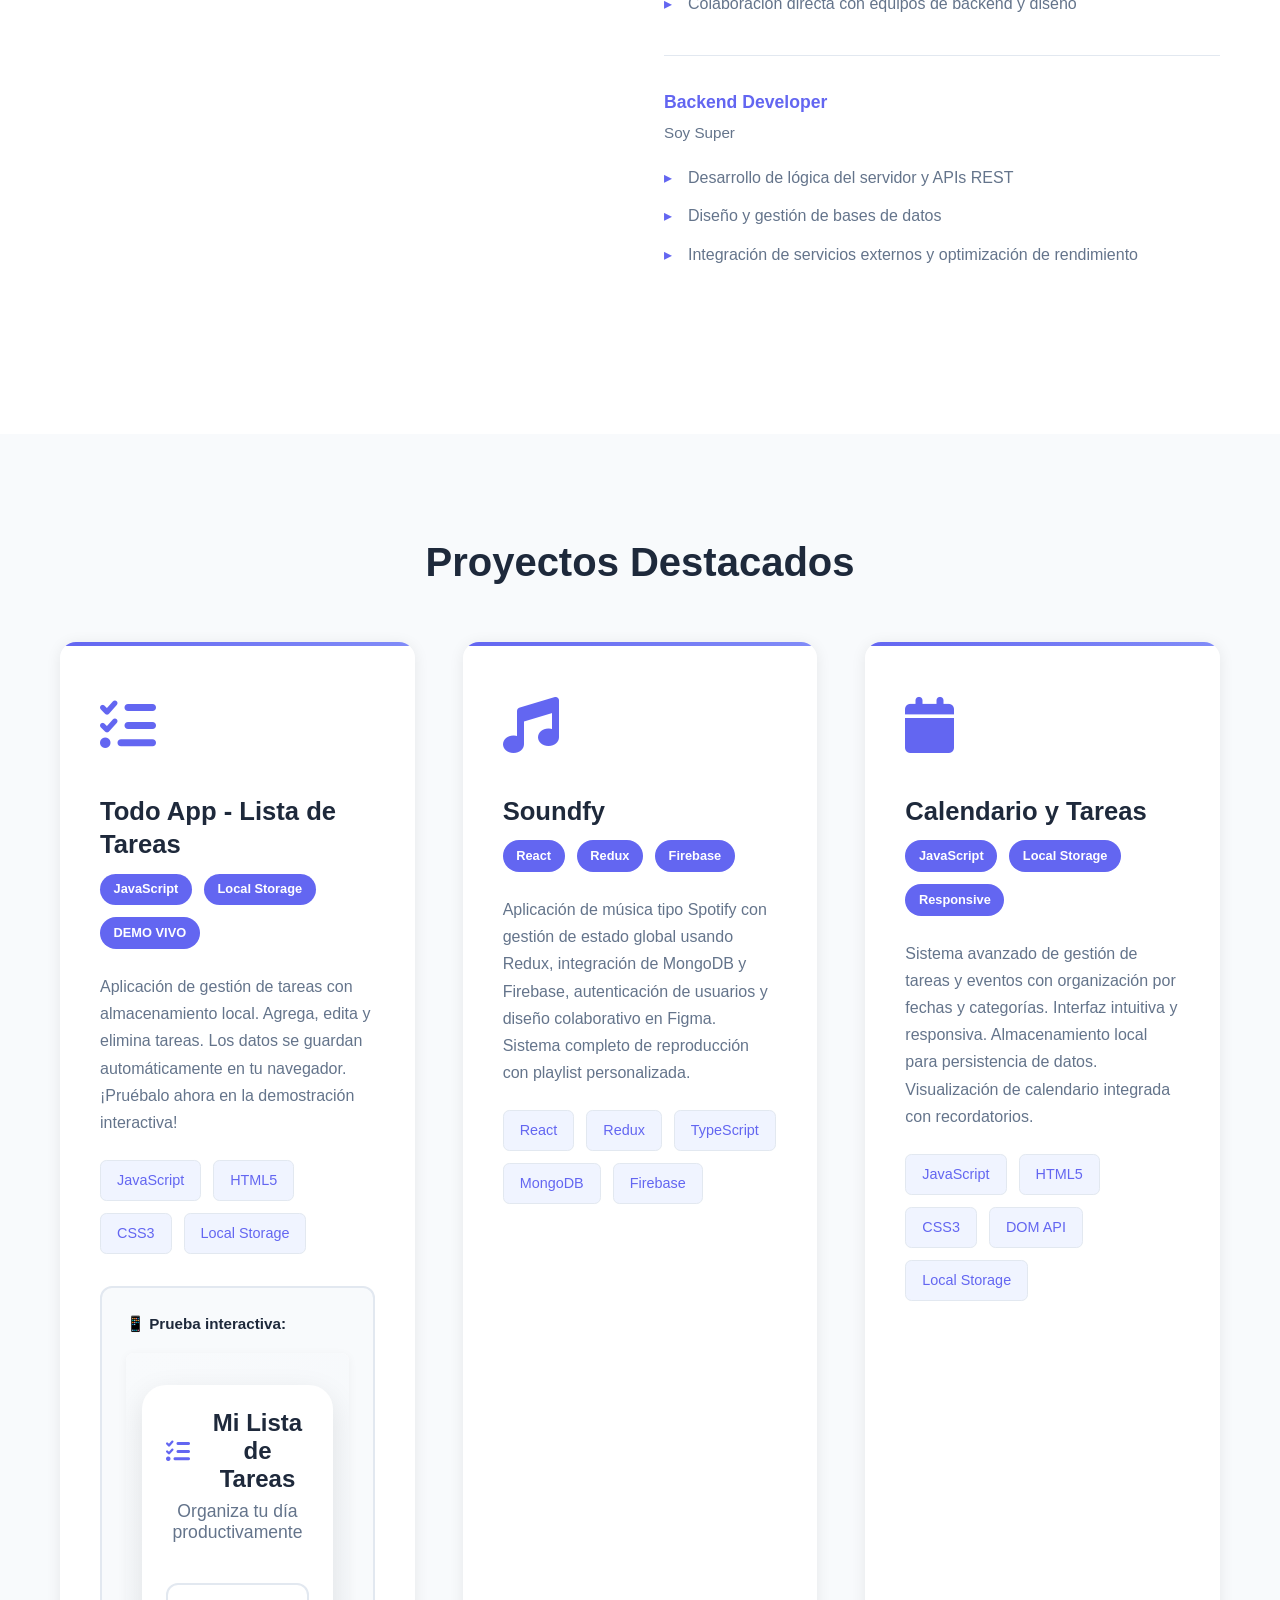
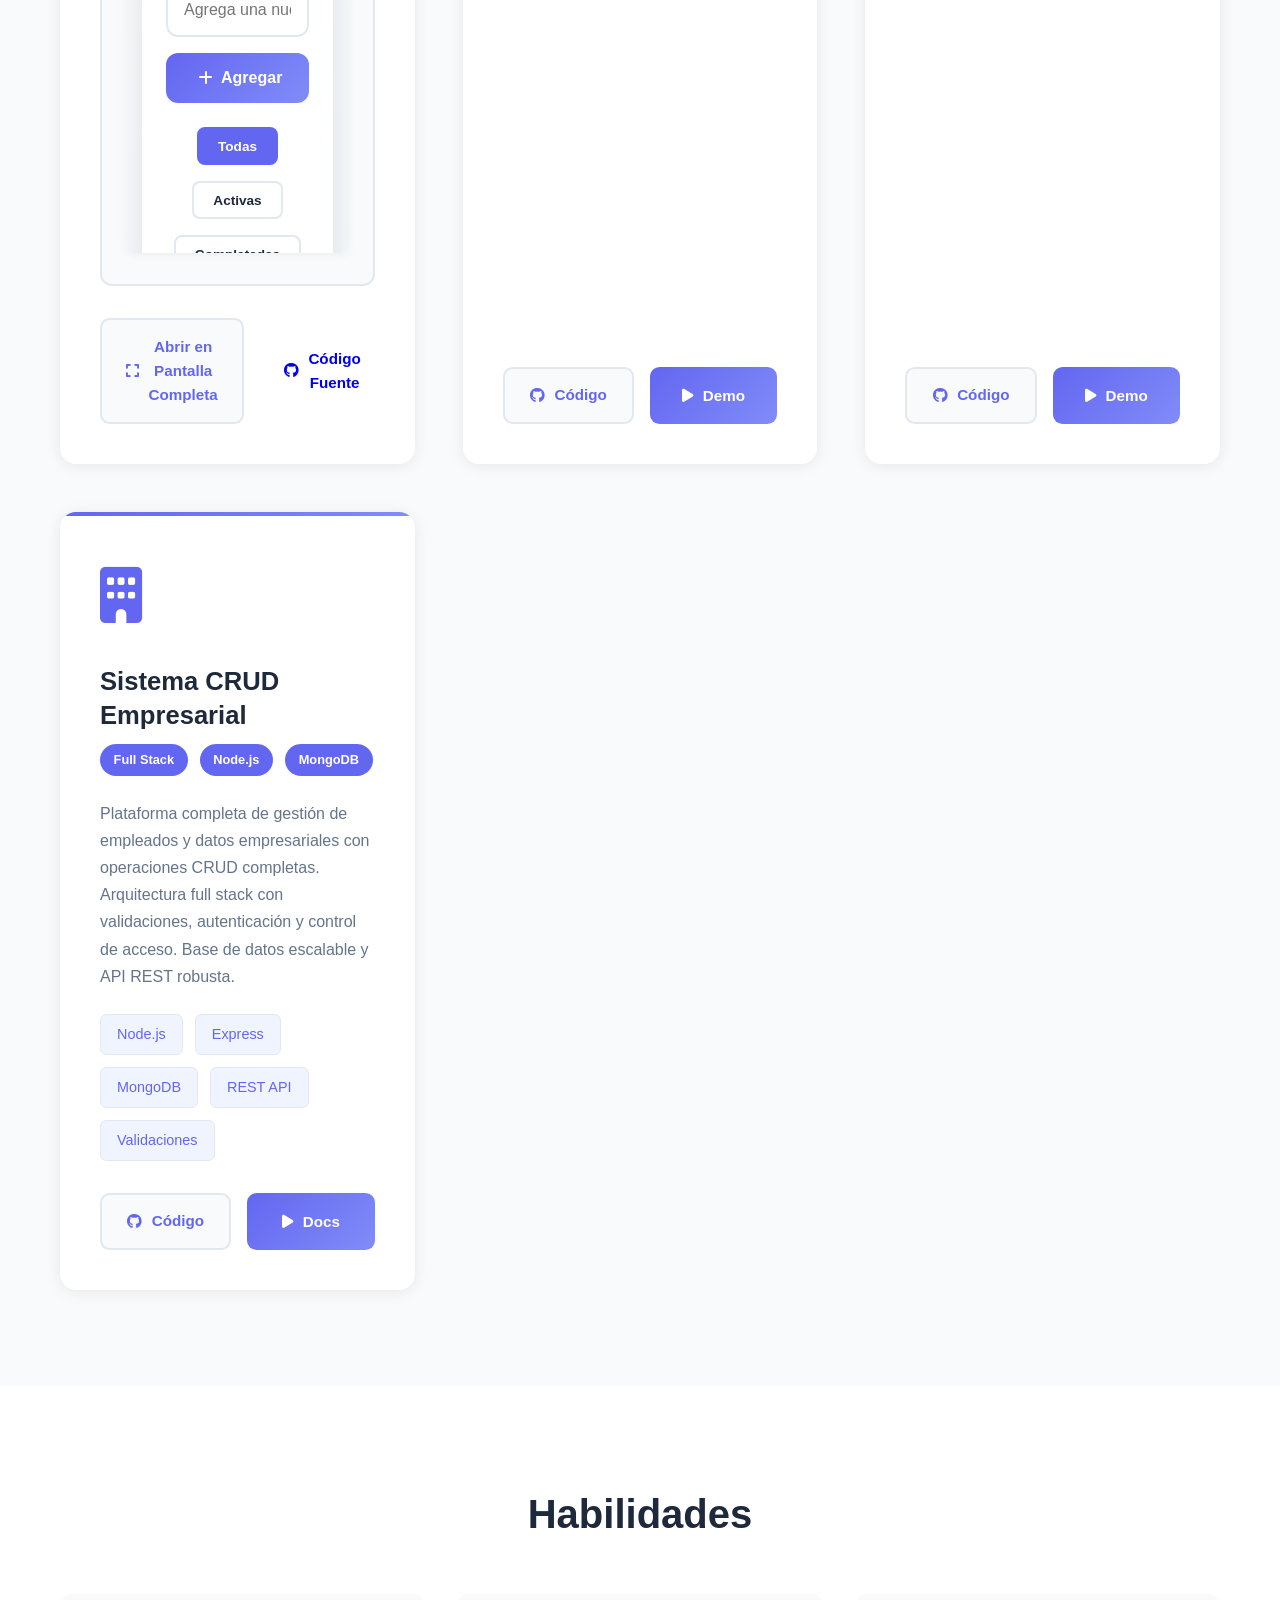
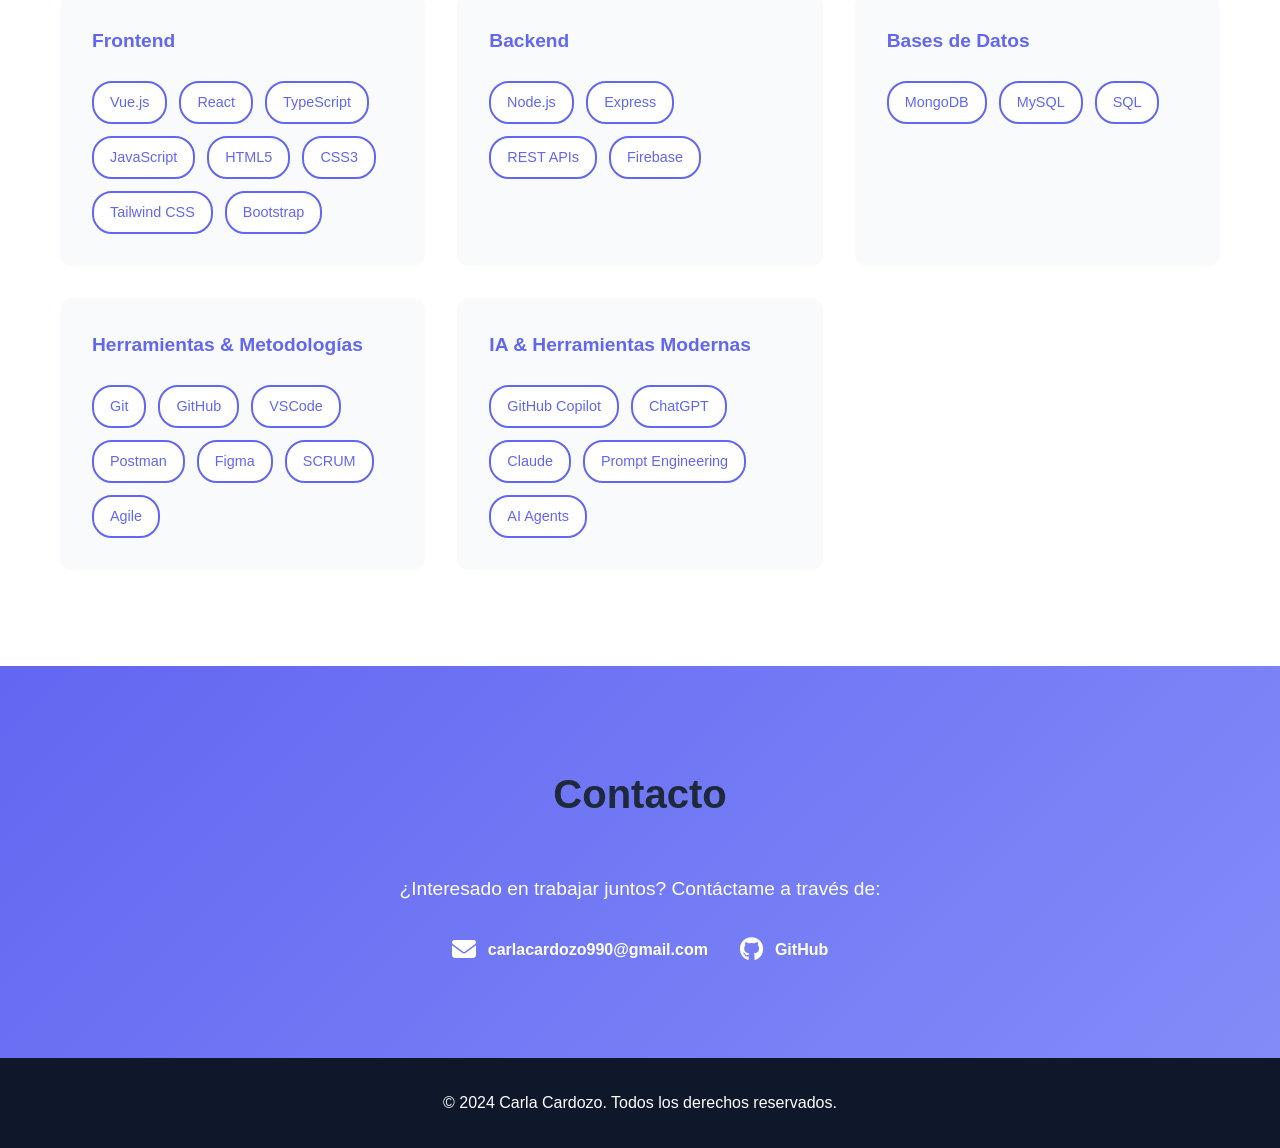
==== commit 5e004eac: "edit" ====
--- a/index.html
+++ b/index.html
@@ -26,32 +26,7 @@
     <section id="home" class="hero">
         <div class="container">
             <div class="hero-content">
-                <¡Ya encontré el problema! 😄
-
-He revisado el proyecto que me subiste y no es un problema de GitHub Pages, sino del código.
-
-🚨 Problema 1: El avatar pixelado
-
-Ahora mismo en tu index.html tienes esto:
-
-<img src="data:image/svg+xml,...Unsplash..." class="hero-avatar">
-
-Es decir:
-
-Está usando una imagen de Unsplash.
-Además la mete dentro de un SVG con efecto pixelado (image-rendering: pixelated).
-
-😂 O sea, el propio Copilot te ha generado una imagen pixelada.
-
-Lo que haría
-
-Pon directamente tu avatar.
-
-Como el que hicimos ayer.
-
-Por ejemplo:
-
-<img src="images/avatar.png"
+                <img src="images\avatar.png" 
      alt="Carla Cardozo"
      class="hero-avatar">
                 <h1 class="hero-title">Carla Cardozo</h1>
